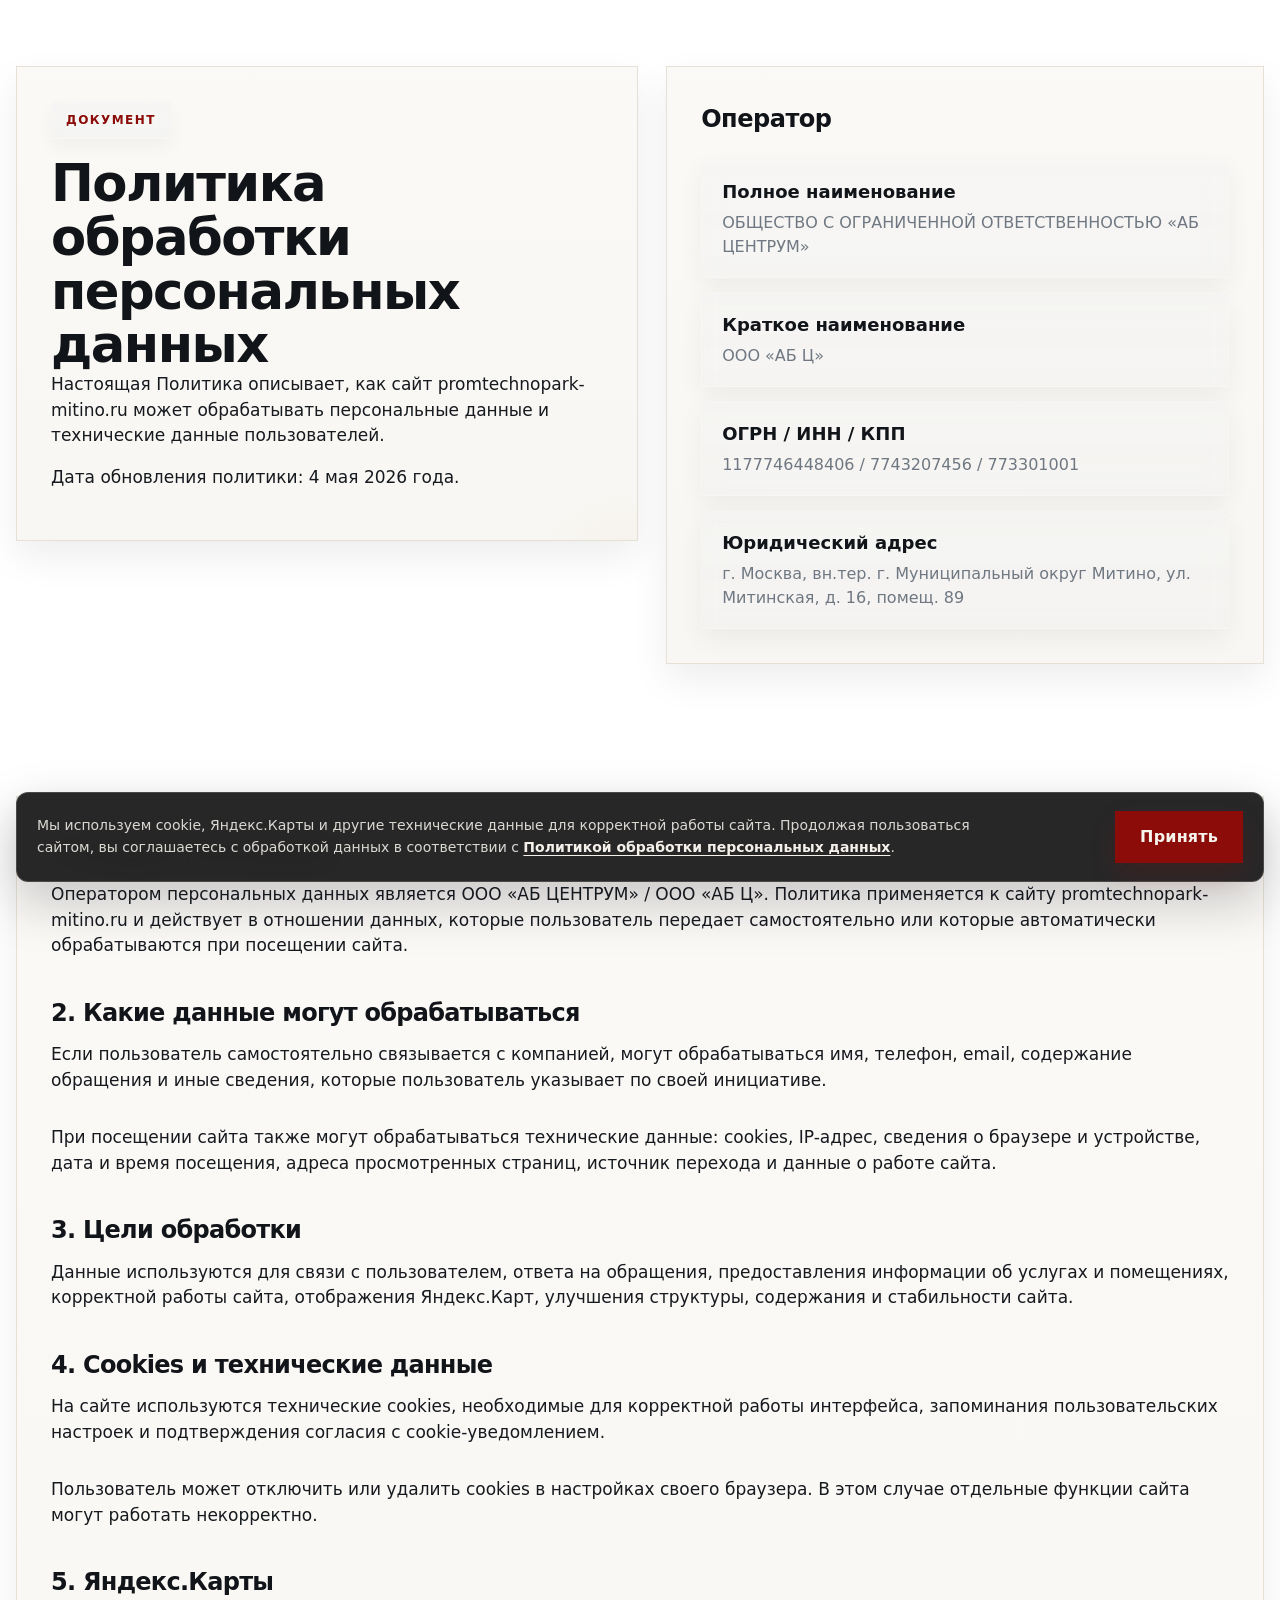
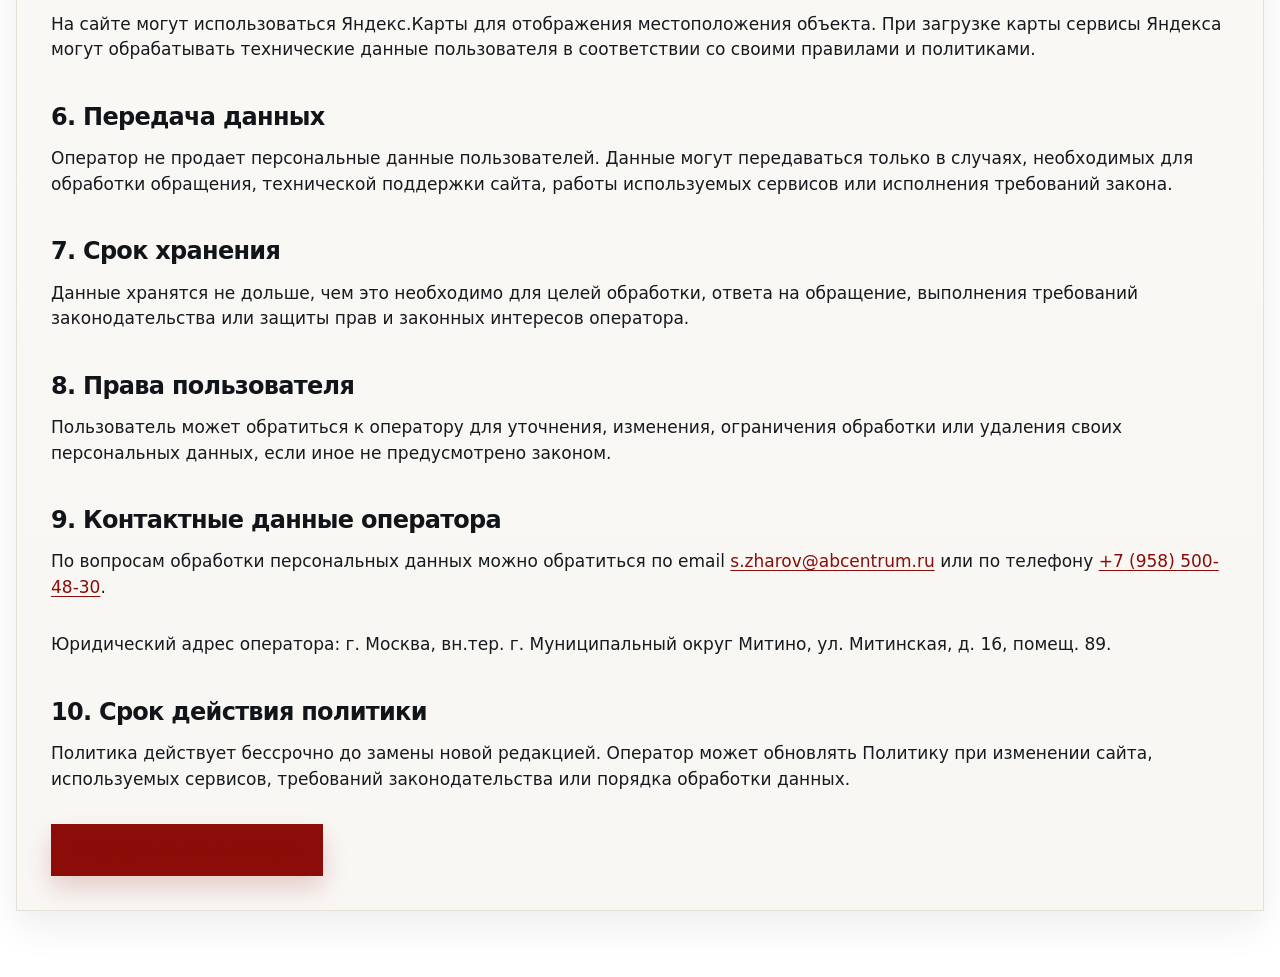
==== privacy/index.html @ e8ccd98a "Add privacy policy and cookie consent" ====
<!DOCTYPE html>
<html lang="ru">
<head>
  <meta charset="UTF-8">
  <meta content="width=device-width, initial-scale=1.0" name="viewport">
  <title>Политика обработки персональных данных | Промтехнопарк в Митино</title>
  <meta content="Политика обработки персональных данных сайта промтехнопарка в Митино." name="description">
  <meta content="noindex,follow" name="robots">
  <link href="https://promtechnopark-mitino.ru/privacy" rel="canonical">
  <link href="../assets/images/common/logo.svg" rel="icon" type="image/svg+xml">
  <meta content="#FFFFFF" name="theme-color">
  <link href="../assets/css/style.css?v=20260403-3" rel="stylesheet">
</head>
<body>
  <main>
    <section class="section">
      <div class="container section-grid">
        <article class="section-copy">
          <div class="eyebrow">Документ</div>
          <h1 class="policy-title">Политика обработки персональных данных</h1>
          <p>Настоящая Политика описывает, как сайт promtechnopark-mitino.ru может обрабатывать персональные данные и технические данные пользователей.</p>
          <p>Дата обновления политики: 4 мая 2026 года.</p>
        </article>

        <article class="info-panel">
          <div class="info-panel-top">Оператор</div>
          <div class="info-points">
            <article>
              <strong>Полное наименование</strong>
              <span>ОБЩЕСТВО С ОГРАНИЧЕННОЙ ОТВЕТСТВЕННОСТЬЮ «АБ ЦЕНТРУМ»</span>
            </article>
            <article>
              <strong>Краткое наименование</strong>
              <span>ООО «АБ Ц»</span>
            </article>
            <article>
              <strong>ОГРН / ИНН / КПП</strong>
              <span>1177746448406 / 7743207456 / 773301001</span>
            </article>
            <article>
              <strong>Юридический адрес</strong>
              <span>г. Москва, вн.тер. г. Муниципальный округ Митино, ул. Митинская, д. 16, помещ. 89</span>
            </article>
          </div>
        </article>
      </div>
    </section>

    <section class="section">
      <div class="container">
        <article class="section-copy policy-copy">
          <h2>1. Общие положения</h2>
          <p>Оператором персональных данных является ООО «АБ ЦЕНТРУМ» / ООО «АБ Ц». Политика применяется к сайту promtechnopark-mitino.ru и действует в отношении данных, которые пользователь передает самостоятельно или которые автоматически обрабатываются при посещении сайта.</p>

          <h2>2. Какие данные могут обрабатываться</h2>
          <p>Если пользователь самостоятельно связывается с компанией, могут обрабатываться имя, телефон, email, содержание обращения и иные сведения, которые пользователь указывает по своей инициативе.</p>
          <p>При посещении сайта также могут обрабатываться технические данные: cookies, IP-адрес, сведения о браузере и устройстве, дата и время посещения, адреса просмотренных страниц, источник перехода и данные о работе сайта.</p>

          <h2>3. Цели обработки</h2>
          <p>Данные используются для связи с пользователем, ответа на обращения, предоставления информации об услугах и помещениях, корректной работы сайта, отображения Яндекс.Карт, улучшения структуры, содержания и стабильности сайта.</p>

          <h2>4. Cookies и технические данные</h2>
          <p>На сайте используются технические cookies, необходимые для корректной работы интерфейса, запоминания пользовательских настроек и подтверждения согласия с cookie-уведомлением.</p>
          <p>Пользователь может отключить или удалить cookies в настройках своего браузера. В этом случае отдельные функции сайта могут работать некорректно.</p>

          <h2>5. Яндекс.Карты</h2>
          <p>На сайте могут использоваться Яндекс.Карты для отображения местоположения объекта. При загрузке карты сервисы Яндекса могут обрабатывать технические данные пользователя в соответствии со своими правилами и политиками.</p>

          <h2>6. Передача данных</h2>
          <p>Оператор не продает персональные данные пользователей. Данные могут передаваться только в случаях, необходимых для обработки обращения, технической поддержки сайта, работы используемых сервисов или исполнения требований закона.</p>

          <h2>7. Срок хранения</h2>
          <p>Данные хранятся не дольше, чем это необходимо для целей обработки, ответа на обращение, выполнения требований законодательства или защиты прав и законных интересов оператора.</p>

          <h2>8. Права пользователя</h2>
          <p>Пользователь может обратиться к оператору для уточнения, изменения, ограничения обработки или удаления своих персональных данных, если иное не предусмотрено законом.</p>

          <h2>9. Контактные данные оператора</h2>
          <p>По вопросам обработки персональных данных можно обратиться по email <a href="mailto:s.zharov@abcentrum.ru">s.zharov@abcentrum.ru</a> или по телефону <a href="tel:+79585004830">+7 (958) 500-48-30</a>.</p>
          <p>Юридический адрес оператора: г. Москва, вн.тер. г. Муниципальный округ Митино, ул. Митинская, д. 16, помещ. 89.</p>

          <h2>10. Срок действия политики</h2>
          <p>Политика действует бессрочно до замены новой редакцией. Оператор может обновлять Политику при изменении сайта, используемых сервисов, требований законодательства или порядка обработки данных.</p>

          <p><a class="button button-accent" href="/">Вернуться на главную</a></p>
        </article>
      </div>
    </section>
  </main>

  <div class="cookie-banner" data-cookie-banner role="dialog" aria-live="polite" aria-label="Уведомление о cookie">
    <div class="cookie-banner__text">
      Мы используем cookie, Яндекс.Карты и другие технические данные для корректной работы сайта. Продолжая пользоваться сайтом, вы соглашаетесь с обработкой данных в соответствии с <a href="/privacy">Политикой обработки персональных данных</a>.
    </div>
    <button class="button button-accent cookie-banner__button" data-cookie-accept type="button">Принять</button>
  </div>

  <script src="../assets/js/main.js?v=20260403-3"></script>
</body>
</html>
---- assets/css/style.css ----
:root{
  --color-obsidian:#161A1F;
  --color-charcoal:#262D34;
  --color-stone-ivory:#F5F1EA;
  --color-warm-limestone:#E6DED2;
  --color-steel-mist:#C7D0D6;
  --color-paper:#FBF9F6;
  --color-soft-sand:#EEE8DF;
  --color-stone-taupe:#B8AEA1;
  --color-slate:#6F7882;
  --color-carbon:#3A424A;
  --color-near-black:#111418;
  --color-petrol:#8B0C08;
  --color-petrol-hover:#A10E09;
  --color-petrol-active:#6F0906;
  --color-teal-slate:#8B0C08;
  --color-estate:#8B0C08;
  --color-bronze:#B59A6A;
  --color-brass:#9A835C;
  --color-platinum:#A8B0B6;
  --bg:#FFFFFF;
  --bg-soft:var(--color-paper);
  --bg-section:#F1ECE4;
  --surface:#F8F6F2;
  --surface-2:rgba(251,249,246,.88);
  --surface-alt:var(--color-soft-sand);
  --surface-strong:var(--color-warm-limestone);
  --surface-raised:rgba(251,249,246,.96);
  --surface-panel:linear-gradient(180deg, rgba(251,249,246,.96), rgba(248,246,242,.92));
  --surface-panel-soft:linear-gradient(180deg, rgba(248,246,242,.96), rgba(241,236,228,.92));
  --surface-panel-muted:linear-gradient(180deg, rgba(241,236,228,.88), rgba(230,222,210,.8));
  --text:var(--color-near-black);
  --text-strong:var(--color-obsidian);
  --text-inverse:#F7F4EE;
  --text-inverse-muted:rgba(247,244,238,.72);
  --muted:var(--color-slate);
  --muted-soft:#98A1A8;
  --line:#E6E0D6;
  --line-strong:#DDD6CC;
  --line-contrast:#CFC7BC;
  --line-dark-soft:rgba(58,66,74,.08);
  --line-dark:rgba(58,66,74,.12);
  --line-dark-strong:rgba(58,66,74,.18);
  --line-dark-contrast:rgba(58,66,74,.24);
  --accent:var(--color-petrol);
  --accent-hover:var(--color-petrol-hover);
  --accent-strong:var(--color-petrol-active);
  --accent-link:var(--color-teal-slate);
  --accent-2:var(--color-teal-slate);
  --accent-soft:rgba(139,12,8,.08);
  --status:var(--color-estate);
  --success:var(--color-estate);
  --warning:#8A6A3E;
  --danger:#8B4A49;
  --info:#4C6676;
  --metal:var(--color-bronze);
  --metal-deep:var(--color-brass);
  --metal-cool:var(--color-platinum);
  --glass-light:rgba(255,255,255,.14);
  --glass-light-border:rgba(255,255,255,.22);
  --glass-light-highlight:rgba(255,255,255,.10);
  --glass-light-tint:rgba(199,208,214,.10);
  --glass-dark:rgba(255,255,255,.08);
  --glass-dark-border:rgba(255,255,255,.14);
  --glass-dark-highlight:rgba(255,255,255,.06);
  --glass-shadow-light:0 10px 24px rgba(17,20,24,.05);
  --glass-shadow-dark:0 18px 42px rgba(17,20,24,.14);
  --shadow:0 20px 60px rgba(17,20,24,.08);
  --shadow-soft:0 10px 30px rgba(17,20,24,.06);
  --shadow-card:0 16px 36px rgba(17,20,24,.07);
  --shadow-card-hover:0 22px 42px rgba(17,20,24,.10);
  --focus-ring:0 0 0 4px rgba(139,12,8,.12);
  --radius-sharp:6px;
  --radius-sharp-md:8px;
  --radius-sharp-lg:12px;
  --radius:28px;
  --radius-sm:18px;
  --container:calc(100vw - 32px);
  --header-h:86px;
  --ease:cubic-bezier(.22,.61,.36,1);
}

*,
*::before,
*::after{box-sizing:border-box}

html{
  scroll-behavior:smooth;
}

body{
  margin:0;
  font-family:Inter, ui-sans-serif, system-ui, -apple-system, BlinkMacSystemFont, "Segoe UI", sans-serif;
  background:#FFFFFF;
  color:var(--text);
  line-height:1.5;
}

.page-back-top{
  position:fixed;
  right:17px;
  bottom:29px;
  z-index:55;
  display:grid;
  justify-items:center;
  gap:15px;
  color:#b69b9b;
  transition:color .25s var(--ease), opacity .25s var(--ease), transform .25s var(--ease);
}

.page-back-top:hover,
.page-back-top:focus-visible{
  color:#8B0C08;
  transform:translateY(-2px);
}

.page-back-top-label{
  writing-mode:vertical-rl;
  transform:rotate(180deg);
  font-size:12px;
  letter-spacing:.18em;
  text-transform:lowercase;
}

.page-back-top-line{
  width:3px;
  height:92px;
  position:relative;
  overflow:hidden;
  background:rgba(15,15,16,.14);
}

.page-back-top-line-fill{
  position:absolute;
  left:0;
  right:0;
  top:0;
  height:calc(var(--scroll-progress, 0) * 1%);
  background:#0f0f10;
  transition:height .12s linear;
}

img{display:block;max-width:100%}
a{color:inherit;text-decoration:none}
a:hover{color:inherit}
button,
input,
textarea,
select{font:inherit}

a:focus-visible,
button:focus-visible,
input:focus-visible,
textarea:focus-visible,
select:focus-visible{
  outline:2px solid rgba(139,12,8,.34);
  outline-offset:3px;
}

.page-noise{
  position:fixed;
  inset:0;
  pointer-events:none;
  opacity:.05;
  background-image:
    radial-gradient(circle at 20% 20%, rgba(0,0,0,.16) .4px, transparent .5px),
    radial-gradient(circle at 80% 60%, rgba(0,0,0,.12) .4px, transparent .5px);
  background-size:22px 22px, 18px 18px;
  mix-blend-mode:multiply;
  z-index:0;
}

.progress-line{
  position:fixed;
  inset:0 auto auto 0;
  height:3px;
  width:0;
  background:linear-gradient(90deg, #8b0c08, #8b0c08);
  z-index:60;
  box-shadow:0 0 18px rgba(139,12,8,.18);
}

.container{
  width:var(--container);
  margin:0 auto;
  position:relative;
  z-index:1;
}

.site-header{
  position:sticky;
  top:0;
  z-index:50;
  transition:background .35s var(--ease), border-color .35s var(--ease), box-shadow .35s var(--ease), backdrop-filter .35s var(--ease);
  border-bottom:1px solid transparent;
}

.site-header.scrolled{
  background:rgba(255,255,255,.86);
  backdrop-filter:blur(16px);
  border-color:rgba(17,20,24,.08);
  box-shadow:0 10px 30px rgba(17,20,24,.04);
}

.header-inner{
  min-height:var(--header-h);
  display:flex;
  align-items:center;
  justify-content:space-between;
  gap:18px;
}

.brand{
  display:flex;
  align-items:center;
  flex-shrink:0;
  min-width:0;
}

.brand-logo-image{
  display:block;
  width:auto;
  height:36px;
  max-width:min(252px, 24vw);
  object-fit:contain;
}

.header-nav{
  display:flex;
  align-items:center;
  gap:26px;
}

.header-nav a{
  font-size:14px;
  color:var(--muted);
  position:relative;
}

.header-nav a::after{
  content:"";
  position:absolute;
  left:0;
  bottom:-6px;
  width:100%;
  height:2px;
  background:linear-gradient(90deg, var(--metal), var(--accent-link));
  transform:scaleX(0);
  transform-origin:left;
  transition:transform .3s var(--ease);
}

.header-nav a:hover::after,
.header-nav a:focus-visible::after{
  transform:scaleX(1);
}

.header-cta{
  display:flex;
  align-items:center;
  gap:14px;
}

.header-phone{
  font-weight:600;
  white-space:nowrap;
}

.button{
  min-height:52px;
  display:inline-flex;
  align-items:center;
  justify-content:center;
  padding:0 24px;
  border-radius:var(--radius-sharp);
  border:1px solid transparent;
  font-weight:700;
  letter-spacing:.01em;
  transition:transform .3s var(--ease), box-shadow .3s var(--ease), border-color .3s var(--ease), background .3s var(--ease), color .3s var(--ease);
  cursor:pointer;
}

.button:hover,
.button:focus-visible{
  transform:translateY(-2px);
}

.button-accent{
  background:var(--accent);
  color:var(--text-inverse);
  box-shadow:0 12px 26px rgba(139,12,8,.18);
}

.button-accent:hover,
.button-accent:focus-visible{
  background:var(--accent-hover);
  box-shadow:0 16px 34px rgba(139,12,8,.22);
}

.button-accent:active{
  background:var(--accent-strong);
  box-shadow:0 10px 20px rgba(27,52,58,.18);
}

.tab-link-button{
  position:relative;
  overflow:hidden;
  min-height:58px;
  padding:0 24px 0 18px;
  gap:16px;
  justify-content:flex-start;
  border:1px solid rgba(58,66,74,.24);
  background:#0a0a0a;
  color:#f7f4ee;
  box-shadow:none;
  opacity:.6;
}

.header-cta .tab-link-button,
.form-actions .tab-link-button,
.lot-actions .tab-link-button{
  opacity:1;
}

.lot-actions .button.button-accent.tab-link-button{
  opacity:1 !important;
}

.tab-link-button::before{
  content:"";
  position:absolute;
  left:0;
  top:0;
  bottom:0;
  width:14px;
  background:#8b0c08;
  transform:translateX(-100%);
  transition:transform .25s var(--ease);
}

.tab-link-button:hover,
.tab-link-button:focus-visible,
.tab-link-button.is-hovered{
  background:#0a0a0a;
  border-color:rgba(139,12,8,.42);
  color:#f7f4ee;
  box-shadow:none;
  transform:none;
}

.tab-link-button:hover::before,
.tab-link-button:focus-visible::before,
.tab-link-button.is-hovered::before{
  transform:translateX(0);
}

.tab-link-button:active{
  background:#050505;
  border-color:rgba(139,12,8,.62);
}

.tab-link-arrow{
  width:18px;
  height:18px;
  flex:0 0 18px;
  border-top:4px solid #8b0c08;
  border-right:4px solid #8b0c08;
  transform:rotate(45deg);
  transition:transform .25s var(--ease), border-color .25s var(--ease);
}

.tab-link-button:hover .tab-link-arrow,
.tab-link-button:focus-visible .tab-link-arrow,
.tab-link-button.is-hovered .tab-link-arrow{
  transform:translateX(2px) rotate(45deg);
  border-color:#b40f0b;
}

.tab-link-label{
  display:block;
  font-size:16px;
  line-height:1;
  letter-spacing:.04em;
  color:inherit;
}

.button-ghost{
  background:
    linear-gradient(180deg, var(--glass-light), rgba(255,255,255,.08)),
    var(--glass-light-tint);
  border-color:var(--glass-light-border);
  box-shadow:inset 0 1px 0 var(--glass-light-highlight), var(--glass-shadow-light);
  backdrop-filter:blur(12px);
}

.button-ghost:hover,
.button-ghost:focus-visible{
  border-color:rgba(255,255,255,.3);
  background:
    linear-gradient(180deg, rgba(255,255,255,.18), rgba(255,255,255,.10)),
    rgba(199,208,214,.12);
}

.button-ghost:active{
  background:
    linear-gradient(180deg, rgba(255,255,255,.12), rgba(255,255,255,.08)),
    rgba(199,208,214,.08);
}

.button-secondary{
  background:var(--surface);
  border-color:var(--line);
  color:var(--text);
  box-shadow:var(--shadow-soft);
}

.button-secondary:hover,
.button-secondary:focus-visible{
  border-color:rgba(181,154,106,.42);
  background:var(--surface-raised);
  box-shadow:0 16px 30px rgba(17,20,24,.08);
}

.button-secondary:active{
  background:var(--surface-alt);
}

.button[disabled],
.button:disabled{
  background:var(--surface-strong);
  border-color:var(--line);
  color:var(--muted-soft);
  box-shadow:none;
  cursor:not-allowed;
  transform:none;
}

.burger{
  display:none;
  width:52px;
  height:52px;
  border-radius:18px;
  border:1px solid var(--line);
  background:rgba(251,249,246,.78);
  align-items:center;
  justify-content:center;
  flex-direction:column;
  gap:6px;
  cursor:pointer;
  box-shadow:var(--shadow-soft);
}

.burger span{
  width:18px;
  height:2px;
  border-radius:2px;
  background:var(--text);
  transition:transform .25s var(--ease), opacity .25s var(--ease);
}

.burger.active span:first-child{transform:translateY(4px) rotate(45deg)}
.burger.active span:last-child{transform:translateY(-4px) rotate(-45deg)}

.mobile-nav{
  display:none;
  flex-direction:column;
  gap:14px;
  width:var(--container);
  margin:0 auto 16px;
  padding:20px;
  border:1px solid var(--line);
  border-radius:24px;
  background:rgba(248,246,242,.9);
  backdrop-filter:blur(14px);
  box-shadow:var(--shadow-soft);
}

.mobile-nav.open{display:flex}
.mobile-phone{font-weight:700}

.hero{
  position:relative;
  padding:18px 0 20px;
  overflow:hidden;
}

.news-section{
  background:rgba(238,232,223,.28);
}

.news-feature{
  position:relative;
  display:grid;
  grid-template-columns:1.05fr .95fr;
  gap:28px;
  align-items:stretch;
}

.news-slide{
  display:none;
}

.news-slide.is-active{
  display:block;
  animation:newsSlideFade .34s cubic-bezier(.22,.61,.36,1);
}

.news-slide.is-measuring{
  display:block;
  position:absolute;
  top:0;
  right:0;
  width:100%;
  visibility:hidden;
  pointer-events:none;
}

.news-feature-slides{
  position:relative;
  min-width:0;
  min-height:var(--news-feature-height, auto);
}

@keyframes newsSlideFade{
  from{
    opacity:0;
    transform:translateY(10px);
  }
  to{
    opacity:1;
    transform:translateY(0);
  }
}

.news-feature-media{
  min-height:520px;
  border:1px solid var(--line);
  border-radius:0;
  overflow:hidden;
  box-shadow:var(--shadow-card);
  background:var(--surface-panel);
}

.news-feature-media img{
  width:100%;
  height:100%;
  object-fit:cover;
  display:block;
}

.news-feature-content{
  min-height:520px;
  display:grid;
  grid-template-rows:auto 1fr auto;
  padding:34px;
  border:1px solid var(--line);
  border-radius:0;
  background:var(--surface-panel);
  box-shadow:var(--shadow-card);
  position:relative;
  overflow:hidden;
}

.news-feature-content::before{
  content:"";
  position:absolute;
  inset:auto -15% -32% auto;
  width:200px;
  height:200px;
  border-radius:50%;
  background:radial-gradient(circle, rgba(181,154,106,.08), transparent 70%);
  pointer-events:none;
}

.news-feature-meta{
  display:flex;
  align-items:center;
  justify-content:space-between;
  gap:24px;
  padding-bottom:18px;
  border-bottom:1px solid var(--line);
  color:var(--muted);
  font-size:14px;
  letter-spacing:.02em;
}

.news-feature-body{
  padding:24px 0 28px;
  display:grid;
  align-content:start;
  gap:18px;
}

.news-feature-body h3{
  margin:0;
  font-size:20px;
  line-height:1.2;
  letter-spacing:0;
  color:var(--text);
  font-weight:700;
  max-width:42ch;
}

.news-feature-body p{
  margin:0;
  max-width:42ch;
  color:var(--text-strong);
  font-size:17px;
  line-height:1.55;
}

.news-feature-action{
  margin-top:auto;
  display:flex;
  justify-content:space-between;
  align-items:flex-end;
  gap:18px;
  position:relative;
  z-index:1;
}

.news-action-controls{
  display:flex;
  align-items:center;
  justify-content:flex-end;
  flex:0 0 auto;
  gap:0;
}

.news-arrow{
  flex:0 0 auto;
}

.link-more-news{
  position:relative;
  display:flex;
  align-items:flex-end;
  justify-content:space-between;
  gap:20px;
  width:min(196px, 100%);
  min-height:69px;
  padding:15px 17px 15px 20px;
  border:1px solid var(--line);
  border-radius:0;
  background:rgba(255,255,255,.46);
  color:var(--text);
  overflow:hidden;
  transition:background-color .3s var(--ease), color .3s var(--ease), border-color .3s var(--ease), transform .3s var(--ease);
}

.link-more-news > div:first-child{
  font-size:clamp(13px, .98vw, 17px);
  line-height:1.1;
  letter-spacing:-.04em;
}

.ico-arr{
  width:31px;
  height:31px;
  flex:0 0 31px;
  align-self:flex-end;
  position:relative;
  transform:translate(0, 1px);
  transition:transform 333ms var(--ease);
  overflow:visible;
  background:
    linear-gradient(45deg, transparent 47%, currentColor 48%, currentColor 52%, transparent 53%);
  background-size:100% 100%;
  background-repeat:no-repeat;
}

.ico-arr::before,
.ico-arr::after{
  content:"";
  position:absolute;
  right:0;
  bottom:0;
  background:currentColor;
}

.ico-arr::before{
  width:27px;
  height:2px;
}

.ico-arr::after{
  width:2px;
  height:27px;
}

.line-w,
.line-h{
  position:absolute;
  background:rgba(58,66,74,.16);
  transition:transform .33s var(--ease), background-color .33s var(--ease);
}

.line-w.abs-up{
  top:0;
  left:0;
  width:100%;
  height:1px;
  transform-origin:right center;
}

.line-h.abs-l{
  top:0;
  left:0;
  width:1px;
  height:100%;
  transform-origin:center bottom;
}

.link-more-news:hover,
.link-more-news:focus-visible{
  background:rgba(255,255,255,.78);
  border-color:rgba(181,154,106,.36);
  transform:translateY(-2px);
}

.link-more-news:hover .ico-arr,
.link-more-news:focus-visible .ico-arr{
  transform:translate(12px, 12px);
}

.link-more-news:hover .line-w.abs-up,
.link-more-news:focus-visible .line-w.abs-up{
  transform:scaleX(.72);
  background-color:rgba(58,66,74,.28);
}

.link-more-news:hover .line-h.abs-l,
.link-more-news:focus-visible .line-h.abs-l{
  transform:scaleY(.72);
  background-color:rgba(58,66,74,.28);
}

.hero-media{
  position:absolute;
  inset:0;
  z-index:0;
}

.hero-media img{
  width:100%;
  height:100%;
  object-fit:cover;
  transform:scale(1.03);
  transform-origin:center center;
  filter:saturate(1) contrast(1);
}

.hero-overlay{
  display:none;
}

.hero-grid{
  position:absolute;
  inset:0;
  z-index:0;
  background-image:
    linear-gradient(rgba(139,12,8,.04) 1px, transparent 1px),
    linear-gradient(90deg, rgba(139,12,8,.04) 1px, transparent 1px);
  background-size:70px 70px;
  mask-image:linear-gradient(to bottom, rgba(0,0,0,.72), transparent 88%);
}

.hero-content{
  min-height:calc(70vh - 56px);
  display:flex;
  flex-direction:column;
  justify-content:center;
  padding:58px 0 34px;
}
.hero-panel{
  width:min(760px, 100%);
  padding:24px 24px 26px;
  border:1px solid var(--glass-dark-border);
  border-radius:32px;
  background:
    linear-gradient(135deg, rgba(255,255,255,.08), rgba(255,255,255,.03)),
    rgba(22,26,31,.16);
  backdrop-filter:blur(12px);
  box-shadow:var(--glass-shadow-dark), inset 0 1px 0 var(--glass-dark-highlight);
}


.hero-topline{
  display:inline-flex;
  width:max-content;
  padding:10px 16px;
  border:1px solid var(--glass-dark-border);
  border-radius:var(--radius-sharp);
  background:var(--glass-dark);
  color:var(--text-inverse);
  font-weight:700;
  backdrop-filter:blur(10px);
  box-shadow:inset 0 1px 0 var(--glass-dark-highlight), 0 8px 18px rgba(17,20,24,.08);
}

.hero-title{
  margin:20px 0 16px;
  max-width:980px;
  font-size:clamp(34px, 5.95vw, 70px);
  line-height:.98;
  letter-spacing:-.04em;
  color:var(--text-inverse);
}

.hero-text{
  margin:0;
  max-width:760px;
  font-size:clamp(18px, 2.4vw, 22px);
  color:rgba(247,244,238,.84);
}

.hero-resource-actions{
  display:grid;
  grid-template-columns:repeat(3, minmax(0, 1fr));
  gap:10px;
  margin:30px 0 22px;
  align-items:stretch;
  width:100%;
}

.hero-resource-actions .button{
  min-width:0;
  min-height:46px;
  width:100%;
  padding:0 14px;
  font-size:13px;
  line-height:1.1;
  text-align:center;
}

.hero-lots-button{
  box-shadow:0 14px 30px rgba(139,12,8,.22);
}

.hero-swap-button{
  position:relative;
  overflow:hidden;
  justify-content:center;
  isolation:isolate;
  opacity:.6;
}

.hero-swap-button span{
  position:relative;
  z-index:1;
  color:inherit;
  transition:color .28s var(--ease);
}

.hero-swap-button::before{
  content:"";
  position:absolute;
  inset:0;
  transform:scaleY(0);
  transform-origin:center bottom;
  transition:transform .32s var(--ease);
  z-index:0;
}

.hero-swap-button:hover::before,
.hero-swap-button:focus-visible::before{
  transform:scaleY(1);
}

.hero-swap-button-dark{
  background:#0a0a0a;
  border-color:#0a0a0a;
  color:#f7f4ee;
}

.hero-swap-button-dark::before{
  background:#ffffff;
}

.hero-swap-button-dark:hover,
.hero-swap-button-dark:focus-visible{
  background:#0a0a0a;
  border-color:#0a0a0a;
  color:#111418;
}

.hero-swap-button-dark:hover span,
.hero-swap-button-dark:focus-visible span{
  color:#111418;
}

.hero-swap-button-light{
  background:#ffffff;
  border-color:#e6e0d6;
  color:#111418;
}

.hero-swap-button-light::before{
  background:#0a0a0a;
}

.hero-swap-button-light:hover,
.hero-swap-button-light:focus-visible{
  background:#ffffff;
  border-color:#0a0a0a;
  color:#f7f4ee;
}

.hero-swap-button-light:hover span,
.hero-swap-button-light:focus-visible span{
  color:#f7f4ee;
}

.hero-trust{
  display:grid;
  grid-template-columns:repeat(3, minmax(0,1fr));
  gap:12px;
}

.hero-trust article{
  padding:16px 18px;
  border-radius:22px;
  background:var(--glass-dark);
  border:1px solid var(--glass-dark-border);
  backdrop-filter:blur(12px);
  box-shadow:inset 0 1px 0 var(--glass-dark-highlight), 0 12px 24px rgba(17,20,24,.08);
  display:grid;
  gap:6px;
}

.hero-trust span{
  color:var(--text-inverse-muted);
  font-size:12px;
  font-weight:700;
  letter-spacing:.08em;
  text-transform:uppercase;
}

.hero-trust strong{
  font-size:16px;
  line-height:1.35;
  color:var(--text-inverse);
}

.hero-note{
  margin:16px 0 0;
  color:var(--text-inverse-muted);
  font-size:14px;
}

.hero-stats{
  margin-top:22px;
  display:grid;
  grid-template-columns:repeat(4, minmax(0,1fr));
  gap:18px;
}

.rubytech-modal{
  position:fixed;
  right:24px;
  bottom:24px;
  z-index:120;
  width:min(440px, calc(100vw - 32px));
  opacity:0;
  visibility:hidden;
  pointer-events:none;
  transform:translateY(18px);
  transition:opacity .24s var(--ease), visibility .24s var(--ease), transform .24s var(--ease);
}

.rubytech-modal[hidden]{
  display:none;
}

.rubytech-modal.is-active{
  opacity:1;
  visibility:visible;
  pointer-events:auto;
  transform:translateY(0);
}

.rubytech-modal-dialog{
  position:relative;
  width:100%;
  padding:24px 24px 20px;
  border:1px solid rgba(17,20,24,.12);
  border-radius:28px;
  background:
    radial-gradient(circle at top right, rgba(181,154,106,.14), transparent 34%),
    linear-gradient(180deg, rgba(251,249,246,.98), rgba(245,241,234,.96));
  box-shadow:0 18px 48px rgba(17,20,24,.18);
}

.rubytech-modal-close{
  position:absolute;
  top:18px;
  right:18px;
  width:44px;
  height:44px;
  border:none;
  border-radius:50%;
  background:rgba(17,20,24,.06);
  color:var(--text-strong);
  display:grid;
  place-items:center;
  cursor:pointer;
  transition:background .24s var(--ease), transform .24s var(--ease);
}

.rubytech-modal-close:hover,
.rubytech-modal-close:focus-visible{
  background:rgba(17,20,24,.11);
  transform:translateY(-1px);
}

.rubytech-modal-close span{
  font-size:28px;
  line-height:1;
}

.rubytech-modal-brand{
  margin-bottom:16px;
  padding-right:42px;
}

.rubytech-modal-logo{
  width:auto;
  max-width:min(180px, 100%);
  height:30px;
  object-fit:contain;
}

.rubytech-modal-copy{
  display:grid;
  gap:14px;
}

.rubytech-modal-eyebrow{
  font-size:12px;
  font-weight:700;
  letter-spacing:.16em;
  text-transform:uppercase;
  color:var(--accent);
}

.rubytech-modal-title{
  margin:0;
  font-size:clamp(22px, 2.2vw, 28px);
  line-height:1.12;
  letter-spacing:-.04em;
  color:var(--text-strong);
}

.rubytech-modal-description{
  margin:0;
  max-width:360px;
  font-size:15px;
  line-height:1.45;
  color:var(--muted);
}

.rubytech-modal-actions{
  display:flex;
  align-items:stretch;
  gap:12px;
  flex-wrap:wrap;
  margin-top:20px;
}

.rubytech-modal-primary{
  flex:1 1 100%;
  min-width:0;
}

.stat-card{
  padding:21px 24px;
  border-radius:var(--radius-sharp-lg);
  background:
    linear-gradient(180deg, rgba(255,255,255,.10), rgba(255,255,255,.05)),
    rgba(22,26,31,.1);
  border:1px solid var(--glass-dark-border);
  box-shadow:0 16px 36px rgba(17,20,24,.12);
  backdrop-filter:blur(14px);
  min-height:137px;
  display:flex;
  flex-wrap:wrap;
  align-content:flex-start;
  align-items:flex-end;
  gap:8px 10px;
  position:relative;
  overflow:hidden;
}

.stat-card::before{
  content:"";
  position:absolute;
  inset:auto -10% -46% auto;
  width:120px;
  height:120px;
  border-radius:50%;
  background:radial-gradient(circle, rgba(181,154,106,.18), transparent 68%);
}

.stat-value{
  font-size:clamp(32px, 4vw, 44px);
  line-height:1;
  font-weight:800;
  letter-spacing:-.04em;
  color:var(--text-inverse);
}

.stat-unit{
  font-weight:700;
  color:#8b0c08;
}

.stat-card p{
  flex:0 0 100%;
  margin:0;
  color:var(--text-inverse-muted);
}

.brand-marquee-section{
  padding:18px 0 22px;
  background:transparent;
}

.brand-marquee-shell{
  display:block;
  padding:12px 0;
  border-radius:0;
  background:transparent;
  border:none;
  box-shadow:none;
  position:relative;
  overflow:hidden;
}

.brand-marquee-label{
  display:none;
}

.brand-marquee{
  overflow:hidden;
  background:transparent;
  mask-image:linear-gradient(90deg, transparent, #000 5%, #000 95%, transparent);
}

.brand-marquee-track{
  display:flex;
  align-items:center;
  gap:22px;
  width:max-content;
  animation:marquee 20s linear infinite;
  padding:0 10px;
}

.brand-marquee-item{
  flex:0 0 auto;
  min-width:clamp(220px, 18vw, 280px);
  height:72px;
  border-radius:0;
  background:none;
  border:none;
  display:flex;
  align-items:center;
  justify-content:center;
  padding:0 20px;
  box-shadow:none;
}

.brand-marquee-item img{
  display:block;
  width:auto;
  height:81px;
  object-fit:contain;
  opacity:1;
  filter:brightness(0) saturate(0) opacity(.82);
}

.section{
  padding:66px 0;
}

#about,
#construction,
#contacts{
  background:transparent;
}

#infrastructure,
#lots{
  background:rgba(251,249,246,.38);
}

#location,
#terms{
  background:rgba(238,232,223,.28);
}

#construction{
  scroll-margin-top:calc(var(--header-h) + 18px);
}

.section-grid{
  display:grid;
  grid-template-columns:1.02fr .98fr;
  gap:28px;
  align-items:start;
}

.section-grid-wide{
  grid-template-columns:1.1fr .9fr;
}

.eyebrow{
  display:inline-flex;
  padding:9px 14px;
  border-radius:var(--radius-sharp);
  background:
    linear-gradient(180deg, var(--glass-light), rgba(255,255,255,.08)),
    var(--glass-light-tint);
  color:var(--accent-link);
  border:1px solid var(--glass-light-border);
  box-shadow:inset 0 1px 0 var(--glass-light-highlight), 0 8px 18px rgba(17,20,24,.04);
  backdrop-filter:blur(10px);
  font-size:12px;
  font-weight:800;
  letter-spacing:.12em;
  text-transform:uppercase;
  margin-bottom:18px;
}

.terms-panel .eyebrow,
.rate-panel .eyebrow,
.contacts-copy .eyebrow{
  display:inline-flex;
  width:max-content;
  padding:9px 14px;
  background:
    linear-gradient(180deg, var(--glass-light), rgba(255,255,255,.08)),
    var(--glass-light-tint);
  border:1px solid var(--glass-light-border);
  box-shadow:inset 0 1px 0 var(--glass-light-highlight), 0 8px 18px rgba(17,20,24,.04);
  backdrop-filter:blur(10px);
}

.section h2,
.lobby-title{
  margin:0 0 18px;
  font-size:clamp(30px, 4vw, 52px);
  line-height:1.06;
  letter-spacing:-.03em;
}

.policy-title{
  margin:0;
  font-size:clamp(32px, 4vw, 56px);
  line-height:1.05;
  letter-spacing:-.03em;
}

.section p{
  color:var(--text-strong);
  margin:0 0 16px;
  font-size:17px;
}

.section p a,
.policy-copy a,
.contacts-legal a{
  color:var(--accent-link);
  text-decoration:underline;
  text-underline-offset:3px;
}

.section-copy,
.location-card,
.terms-panel,
.rate-panel,
.contacts-copy,
.info-panel,
.map-card,
.lead-form{
  padding:34px;
  background:var(--surface-panel);
  border:1px solid var(--line);
  border-radius:32px;
  box-shadow:var(--shadow-card);
  position:relative;
  overflow:hidden;
}

.section-copy::before,
.location-card::before,
.terms-panel::before,
.contacts-copy::before,
.info-panel::before,
.rate-panel::before,
.map-card::before,
.lead-form::before{
  content:"";
  position:absolute;
  inset:auto -15% -32% auto;
  width:200px;
  height:200px;
  border-radius:50%;
  background:radial-gradient(circle, rgba(181,154,106,.08), transparent 70%);
  pointer-events:none;
}

.feature-list{
  display:flex;
  flex-wrap:wrap;
  gap:12px;
  margin-top:22px;
}

.trust-facts{
  margin-top:24px;
  display:grid;
  grid-template-columns:repeat(2, minmax(0,1fr));
  gap:12px;
}

.trust-facts article{
  padding:18px 20px;
  border-radius:var(--radius-sharp-lg);
  display:grid;
  gap:6px;
}

.trust-facts span{
  color:var(--muted);
  font-size:13px;
  text-transform:uppercase;
  letter-spacing:.08em;
}

.trust-facts strong{
  font-size:16px;
  line-height:1.4;
}

.feature-chip{
  padding:12px 16px;
  border-radius:var(--radius-sharp);
  background:
    linear-gradient(180deg, var(--glass-light), rgba(255,255,255,.08)),
    var(--glass-light-tint);
  border:1px solid var(--glass-light-border);
  box-shadow:inset 0 1px 0 var(--glass-light-highlight), var(--glass-shadow-light);
  color:var(--text-strong);
  backdrop-filter:blur(10px);
  font-size:14px;
  font-weight:600;
}

.trust-facts article,
.info-points article,
.term-list article,
.metric-grid article,
.infrastructure-tag,
.spec-card,
.lot-metrics article,
.rate-box,
.contact-card,
.selected-lot,
.lots-empty{
  background:
    linear-gradient(180deg, rgba(255,255,255,.18), rgba(255,255,255,.08)),
    var(--glass-light-tint);
  border:1px solid var(--glass-light-border);
  box-shadow:inset 0 1px 0 var(--glass-light-highlight), var(--glass-shadow-light);
  backdrop-filter:blur(10px);
}

.info-panel-top{
  font-size:24px;
  font-weight:800;
  letter-spacing:-.02em;
  margin-bottom:22px;
}

.info-points{
  display:grid;
  gap:14px;
}

.info-points article,
.term-list article{
  padding:18px 20px;
  border-radius:var(--radius-sharp-lg);
  display:grid;
  gap:6px;
}

.info-points strong,
.term-list strong,
.metric-grid strong,
.lot-metrics strong{
  font-size:18px;
}

.info-points span,
.term-list span,
.metric-grid span,
.rate-note{
  color:var(--muted);
}

.metric-grid{
  display:grid;
  grid-template-columns:repeat(2,minmax(0,1fr));
  gap:14px;
  margin:26px 0 22px;
}

.metric-grid article{
  padding:20px;
  border-radius:var(--radius-sharp-lg);
  display:grid;
  gap:6px;
}

.map-media{
  position:relative;
  border-radius:24px;
  border:1px solid var(--line);
  background:var(--surface);
  box-shadow:inset 0 0 0 1px rgba(255,255,255,.5), 0 10px 26px rgba(32,36,42,.08);
  overflow:hidden;
  padding:14px;
}

.map-media::before{
  content:none;
}

.map-media::after{
  content:none;
}

.map-canvas{
  position:relative;
  z-index:1;
  width:100%;
  aspect-ratio:1.18/1;
  border-radius:18px;
  border:1px solid var(--line-strong);
  background:var(--surface-strong);
  min-height:420px;
}

.map-placeholder{
  position:absolute;
  inset:0;
  display:grid;
  place-items:center;
  padding:24px;
  color:var(--muted);
  font-size:16px;
  font-weight:700;
  text-align:center;
}

.map-privacy-notice{
  margin:0 0 16px;
  padding:14px 16px;
  border-radius:var(--radius-sharp-md);
  background:rgba(139,12,8,.06);
  border:1px solid rgba(139,12,8,.10);
  color:var(--text-strong);
  font-size:14px;
  line-height:1.55;
}

.map-privacy-notice a{
  color:var(--accent-link);
  text-decoration:underline;
  text-underline-offset:3px;
}


.map-card-caption{
  margin-top:18px;
  display:flex;
  align-items:center;
  justify-content:space-between;
  gap:18px;
  flex-wrap:wrap;
}

.map-card-copy{
  display:grid;
  gap:4px;
}

.map-card-caption span{
  color:var(--muted);
}

.map-route-button{
  flex:0 0 auto;
  white-space:nowrap;
  border-radius:var(--radius-sharp);
}

.infrastructure{
  position:relative;
}

.infrastructure-shell{
  display:grid;
  gap:28px;
}

.infrastructure-head{
  max-width:980px;
}

.infrastructure-head p{
  max-width:780px;
  font-size:clamp(19px, 2.1vw, 24px);
  line-height:1.42;
  color:var(--text-strong);
}

.infrastructure-grid{
  display:grid;
  grid-template-columns:minmax(0, 1.02fr) minmax(0, .98fr);
  gap:24px;
  align-items:start;
}

.infrastructure-media,
.infrastructure-content{
  display:grid;
  gap:22px;
}

.infrastructure-photo{
  position:relative;
  overflow:hidden;
  border-radius:32px;
  border:1px solid var(--line);
  background:var(--surface-panel);
  box-shadow:var(--shadow-card);
}

.infrastructure-photo::after{
  content:"";
  position:absolute;
  inset:0;
  pointer-events:none;
  background:
    linear-gradient(180deg, rgba(255,255,255,.04), rgba(255,255,255,0) 28%, rgba(17,18,20,.08) 100%),
    radial-gradient(circle at top right, rgba(255,255,255,.18), transparent 28%);
}

.infrastructure-photo img{
  width:100%;
  height:100%;
  object-fit:cover;
  display:block;
}

.infrastructure-photo-primary{
  min-height:360px;
}

.infrastructure-photo-secondary{
  min-height:360px;
}

.infrastructure-card{
  position:relative;
  padding:28px 28px 30px;
  border-radius:28px;
  border:1px solid var(--line);
  background:var(--surface-panel);
  box-shadow:var(--shadow-card);
  overflow:hidden;
}

.infrastructure-card::before{
  content:"";
  position:absolute;
  inset:auto auto -32% -10%;
  width:220px;
  height:220px;
  border-radius:50%;
  background:radial-gradient(circle, rgba(179,154,119,.10), transparent 70%);
  pointer-events:none;
}

.infrastructure-card h3{
  margin:0 0 10px;
  font-size:clamp(24px, 2.6vw, 38px);
  line-height:1.08;
  letter-spacing:-.03em;
}

.infrastructure-card p{
  margin:0;
  color:var(--text-strong);
  font-size:clamp(16px, 1.45vw, 18px);
  line-height:1.5;
}

.infrastructure-card-summary .infrastructure-tags{
  margin-top:18px;
}

.infrastructure-tags{
  display:grid;
  grid-template-columns:repeat(3, minmax(0,1fr));
  gap:14px;
}

.infrastructure-tag{
  min-height:74px;
  padding:18px 18px;
  border-radius:var(--radius-sharp-lg);
  display:flex;
  align-items:center;
  justify-content:center;
  text-align:center;
  font-size:clamp(17px, 1.15vw, 20px);
  line-height:1.15;
  color:var(--text-strong);
  word-break:break-word;
  text-wrap:balance;
}

.infrastructure-tag-full{
  grid-column:1 / -1;
}

@keyframes constructionProgressRun{
  0%{
    transform:translateY(-50%) scaleX(0);
  }
  72%{
    transform:translateY(-50%) scaleX(.82);
  }
  100%{
    transform:translateY(-50%) scaleX(1);
  }
}

@keyframes constructionStageReveal{
  0%{
    opacity:0;
    transform:scale(.68);
  }
  100%{
    opacity:1;
    transform:scale(1);
  }
}

/* About section redesign */
#about{
  position:relative;
  background:linear-gradient(180deg, #fbf9f5 0%, #f7f4ee 100%);
}

#about .about-shell{
  display:block;
}

#about .about-intro{
  display:grid;
  grid-template-columns:minmax(0, 1.12fr) minmax(420px, .92fr);
  gap:40px;
  align-items:start;
}

#about .about-main,
#about .about-side{
  display:grid;
  align-content:start;
}

#about .about-main{
  gap:0;
}

#about .about-side{
  gap:22px;
}

#about .about-copy,
#about .info-panel{
  padding:0;
  background:transparent;
  border:none;
  box-shadow:none;
}

#about .about-copy{
  display:grid;
  align-content:start;
}

#about .about-copy .eyebrow{
  width:max-content;
  margin-bottom:28px;
  padding:10px 18px;
  border-radius:999px;
  background:#f1ece6;
  border:none;
  box-shadow:none;
  color:#8b0c08;
}

#about .about-copy h2{
  margin-bottom:26px;
  max-width:none;
  font-size:clamp(30px, 4vw, 52px);
  line-height:1.06;
  letter-spacing:-.03em;
  color:#111820;
}

#about .about-text-flow{
  display:grid;
  gap:20px;
  max-width:63ch;
}

#about .about-copy p{
  margin:0;
  max-width:none;
  font-size:16px;
  line-height:1.52;
  color:#2d333b;
  font-weight:600;
}

#about .about-lead{
  padding-left:14px;
  border-left:3px solid #b33a22;
  font-size:17px;
  line-height:1.5;
  color:#2a2f36;
}

#about .about-media{
  margin:0;
  overflow:hidden;
  border-radius:28px;
  background:transparent;
  box-shadow:none;
}

#about .about-media img{
  width:100%;
  height:100%;
  min-height:408px;
  object-fit:contain;
  object-position:center;
  display:block;
}

#about .about-stats{
  display:grid;
  grid-template-columns:repeat(3, minmax(0,1fr));
  gap:14px;
}

#about .about-stat-card{
  padding:12px 18px 14px;
  min-height:98px;
  display:grid;
  align-content:start;
  gap:6px;
  border:1px solid rgba(28,36,44,.07);
  border-radius:0;
  background:#f1eeeb;
  box-shadow:none;
}

#about .about-stat-card p{
  margin:0;
  color:#2a3037;
  font-size:12px;
  line-height:1.18;
  font-weight:700;
}

#about .about-stat-card strong{
  display:inline-block;
  margin-right:4px;
  font-size:30px;
  line-height:1;
  letter-spacing:-.04em;
  color:#111820;
  font-weight:800;
}

#about .about-stat-keyword{
  font-size:1.18em;
  font-weight:800;
}

#about .about-stat-card-stack{
  gap:8px;
}

#about .about-stat-card-stack p:last-child{
  max-width:20ch;
}

#about .about-stat-card-floor p{
  display:grid;
  gap:2px;
}

#about .about-stat-floor-top,
#about .about-stat-floor-bottom{
  display:block;
}

#about .about-stat-card-floor strong{
  margin-right:0;
}

#about .info-panel{
  margin-top:34px;
  padding-top:30px;
  border-top:1px solid rgba(31,39,47,.08);
}

#about .info-panel-top{
  margin-bottom:20px;
  font-size:clamp(28px, 2.2vw, 38px);
  line-height:1.08;
  letter-spacing:-.035em;
  color:#111820;
}

#about .info-points{
  display:grid;
  grid-template-columns:minmax(0, 1.08fr) minmax(0, 1.08fr) minmax(0, .94fr);
  gap:16px;
  margin-bottom:32px;
}

#about .about-advantage{
  padding:24px 24px 22px;
  min-height:174px;
  border:1px solid rgba(28,36,44,.06);
  border-radius:16px;
  background:rgba(255,255,255,.72);
  box-shadow:none;
}

#about .about-advantage-double{
  grid-column:span 2;
  display:grid;
  align-content:start;
  gap:0;
}

#about .about-advantage-item{
  display:grid;
  grid-template-columns:32px minmax(0,1fr);
  gap:16px;
}

#about .about-advantage-double .about-advantage-item + .about-advantage-item{
  padding-top:16px;
  margin-top:16px;
  border-top:1px solid rgba(28,36,44,.07);
}

#about .about-advantage-item > div{
  display:grid;
  gap:4px;
}

#about .info-points strong{
  font-size:16px;
  line-height:1.18;
  letter-spacing:-.02em;
  color:#1f252d;
}

#about .info-points span{
  font-size:13px;
  line-height:1.45;
  color:#5d6670;
  font-weight:500;
}

#about .about-card-icon{
  width:44px;
  height:44px;
  position:relative;
  display:inline-flex;
  align-items:center;
  justify-content:center;
  background-repeat:no-repeat;
  background-position:center;
  background-size:contain;
}

#about .about-card-icon::before{
  content:none;
}

#about .about-card-icon-key{
  background-image:url("../icons/long_term_lease.png");
}

#about .about-card-icon-layout{
  background-image:url("../icons/planning.png");
}

#about .about-card-icon-infrastructure{
  background-image:url("../icons/nfrastructure.png");
}

/* Location section redesign: content above, full-width map below */
#location .section-grid{
  grid-template-columns:minmax(0, 1.16fr) minmax(360px, .84fr);
  gap:22px;
  align-items:stretch;
}

#location .location-card{
  padding:30px;
  display:grid;
  align-content:start;
  gap:0;
}

#location .map-card{
  padding:18px;
  display:grid;
  align-content:start;
  gap:14px;
  max-width:520px;
  width:100%;
  justify-self:end;
}

#location .map-media{
  padding:8px;
  border-radius:24px;
}

#location .map-canvas{
  width:100%;
  aspect-ratio:.98/1;
  border-radius:16px;
  min-height:360px;
}

#location .map-card-caption{
  margin-top:0;
  display:grid;
  gap:12px;
  align-items:start;
}

#location .map-route-button{
  width:100%;
  min-height:48px;
  background:var(--surface);
  border:1px solid var(--line);
  color:var(--text);
  box-shadow:none;
}

#location .map-route-button:hover,
#location .map-route-button:focus-visible{
  background:var(--surface-raised);
  border-color:rgba(181,154,106,.46);
  box-shadow:0 10px 24px rgba(17,20,24,.08);
}

#location .map-route-button-invert{
  position:relative;
  overflow:hidden;
  isolation:isolate;
  background:#0a0a0a;
  border-color:#0a0a0a;
  color:#f7f4ee;
  transition:border-color .32s var(--ease), color .32s var(--ease), background .32s var(--ease);
}

#location .map-route-button-invert::before{
  content:"";
  position:absolute;
  inset:0;
  background:#ffffff;
  transform:scaleY(0);
  transform-origin:center bottom;
  transition:transform .32s var(--ease);
  z-index:-1;
}

#location .map-route-button-invert:hover,
#location .map-route-button-invert:focus-visible{
  background:#0a0a0a;
  border-color:#0a0a0a;
  color:#111418;
  box-shadow:none;
}

#location .map-route-button-invert:hover::before,
#location .map-route-button-invert:focus-visible::before{
  transform:scaleY(1);
}

#location .eyebrow{
  margin-bottom:16px;
  justify-self:start;
}

#location h2{
  max-width:14ch;
  margin-bottom:16px;
}

#location p{
  max-width:58ch;
  margin-bottom:0;
  font-size:16px;
  line-height:1.6;
}

#location .metric-grid{
  margin:24px 0 18px;
  gap:12px;
}

#location .metric-grid article{
  min-height:118px;
  padding:18px;
  border-radius:22px;
  align-content:start;
}

#location .metric-grid strong{
  font-size:22px;
  line-height:1.05;
  letter-spacing:-.03em;
}

#location .metric-grid span{
  font-size:15px;
  line-height:1.4;
}

#location .route-points{
  margin-top:0;
  gap:10px;
}

#location .feature-chip{
  padding:10px 14px;
  font-size:13px;
}

#location .map-card-copy strong{
  font-size:18px;
}

#location .map-card-copy span{
  font-size:15px;
  line-height:1.45;
}

.section-head{
  max-width:760px;
  margin-bottom:24px;
}

.spec-grid{
  display:grid;
  grid-template-columns:repeat(3,minmax(0,1fr));
  gap:18px;
}

.spec-card{
  padding:28px;
  border-radius:28px;
  display:grid;
  gap:10px;
  min-height:150px;
}

.spec-card span{
  color:var(--muted);
}

.spec-card strong{
  font-size:26px;
  line-height:1.15;
  letter-spacing:-.02em;
}

.construction .section-grid-wide,
.construction-layout{
  grid-template-columns:minmax(0, .88fr) minmax(0, 1.12fr);
  gap:24px;
  align-items:start;
}

.construction .section-copy{
  display:grid;
  align-content:start;
  gap:0;
}

.construction-copy{
  height:max-content;
  align-self:start;
  padding:26px 28px;
  background:transparent;
  border:none;
  box-shadow:none;
}

.construction-copy::before{
  content:none;
}

.construction .section-copy p{
  margin-bottom:12px;
}

.construction-copy h2{
  margin-bottom:12px;
}

.construction-highlight{
  display:grid;
  gap:6px;
  padding:18px 20px;
  border-radius:var(--radius-sharp-lg);
  border:1px solid rgba(181,154,106,.26);
  background:linear-gradient(180deg, rgba(139,12,8,.05), rgba(181,154,106,.07));
  box-shadow:var(--shadow-card);
}

.construction-highlight strong{
  font-size:13px;
  font-weight:800;
  letter-spacing:.12em;
  text-transform:uppercase;
  color:var(--accent);
}

.construction-highlight span{
  font-size:clamp(24px, 3.2vw, 34px);
  line-height:1.08;
  letter-spacing:-.03em;
  font-weight:800;
  color:var(--text);
}

.construction-media{
  padding:24px;
  background:var(--surface-panel);
  border:1px solid var(--line);
  border-radius:32px;
  box-shadow:var(--shadow-card);
  position:relative;
  overflow:hidden;
  display:grid;
  gap:16px;
}

.construction-media::before{
  content:"";
  position:absolute;
  inset:auto -15% -32% auto;
  width:200px;
  height:200px;
  border-radius:50%;
  background:radial-gradient(circle, rgba(179,154,119,.12), transparent 70%);
  pointer-events:none;
}

.construction-video-shell{
  position:relative;
  z-index:1;
  padding:12px;
  border-radius:26px;
  background:linear-gradient(145deg, rgba(245,241,234,.98), rgba(238,232,223,.92));
  border:1px solid var(--line);
  box-shadow:inset 0 0 0 1px rgba(255,255,255,.5), 0 10px 26px rgba(32,36,42,.08);
}

.construction-video-frame{
  position:relative;
  overflow:hidden;
  border-radius:20px;
  border:1px solid var(--line-strong);
  background:var(--surface-strong);
  aspect-ratio:16 / 9;
}

.construction-video-frame iframe{
  position:absolute;
  inset:0;
  width:100%;
  height:100%;
  border:0;
}

.construction-link{
  position:relative;
  z-index:1;
  justify-self:start;
  display:inline-flex;
  align-items:center;
  justify-content:center;
  min-height:46px;
  padding:0 18px;
  border-radius:var(--radius-sharp);
  border:1px solid #e6e0d6;
  background:#ffffff;
  color:#111418;
  font-weight:700;
  overflow:hidden;
  isolation:isolate;
  transition:border-color .32s var(--ease), color .32s var(--ease), background .32s var(--ease);
}

.construction-link::before{
  content:"";
  position:absolute;
  inset:0;
  background:#0a0a0a;
  transform:scaleY(0);
  transform-origin:center bottom;
  transition:transform .32s var(--ease);
  z-index:-1;
}

.construction-link:hover,
.construction-link:focus-visible{
  border-color:#0a0a0a;
  background:#ffffff;
  color:#f7f4ee;
}

.construction-link:hover::before,
.construction-link:focus-visible::before{
  transform:scaleY(1);
}

.construction-timeline{
  position:relative;
  grid-column:1 / -1;
  width:100%;
  z-index:1;
  display:grid;
  gap:20px;
  padding:24px 24px 18px;
  border-radius:26px;
  border:1px solid var(--line);
  background:var(--surface-panel);
  box-shadow:var(--shadow-card);
  overflow:hidden;
}

.construction-timeline::before{
  content:"";
  position:absolute;
  inset:auto auto -42% -6%;
  width:240px;
  height:240px;
  border-radius:50%;
  background:radial-gradient(circle, rgba(179,154,119,.12), transparent 70%);
  pointer-events:none;
}

.construction-timeline-head{
  display:flex;
  align-items:flex-start;
  justify-content:space-between;
  gap:18px;
}

.construction-timeline-head strong{
  font-size:clamp(21px, 1.95vw, 30px);
  line-height:1.02;
  letter-spacing:-.035em;
}

.construction-timeline-head span{
  max-width:280px;
  color:var(--muted);
  font-size:15px;
  line-height:1.45;
  text-align:right;
}

.construction-timeline-track{
  position:relative;
  height:18px;
  margin:4px 18px 0;
  z-index:1;
  top:37%;
}

.construction-timeline-base,
.construction-timeline-progress{
  position:absolute;
  left:0;
  top:50%;
  height:2px;
  border-radius:999px;
  transform:translateY(-50%);
}

.construction-timeline-base{
  width:100%;
  background:linear-gradient(90deg, rgba(10,10,10,.22), rgba(10,10,10,.28));
}

.construction-timeline-progress{
  width:76%;
  background:linear-gradient(90deg, #8b0c08 0%, #8b0c08 100%);
  box-shadow:0 0 20px rgba(139,12,8,.16);
  transform:translateY(-50%) scaleX(0);
  transform-origin:left center;
}

.construction-timeline-points{
  position:relative;
  display:grid;
  grid-template-columns:.42fr .82fr .58fr .52fr;
  gap:16px;
  align-items:start;
  margin-top:-58px;
}

.construction-stage{
  position:relative;
  display:grid;
  justify-items:center;
  grid-template-rows:76px auto;
  gap:10px;
  text-align:center;
}

.construction-stage-dot{
  position:relative;
  z-index:2;
  align-self:center;
  width:22px;
  height:22px;
  border-radius:50%;
  border:2px solid rgba(10,10,10,.18);
  background:#ffffff;
  box-shadow:0 10px 22px rgba(32,36,42,.08);
  transform:scale(.68);
  opacity:0;
}

.construction-stage-copy{
  display:grid;
  gap:4px;
  max-width:240px;
  align-self:start;
}

.construction-stage-copy span{
  color:var(--muted);
  font-size:14px;
  line-height:1.3;
}

.construction-stage-copy strong{
  font-size:14px;
  line-height:1.1;
  letter-spacing:-.02em;
}

.construction-stage-complete .construction-stage-dot,
.construction-stage-final .construction-stage-dot{
  background:#8b0c08;
  border-color:transparent;
}

.construction-stage-complete .construction-stage-dot{
  width:18px;
  height:18px;
}

.construction-stage-current .construction-stage-dot{
  width:54px;
  height:54px;
  background:#8b0c08;
  border:none;
  box-shadow:0 18px 36px rgba(139,12,8,.24);
}

.construction-stage-upcoming .construction-stage-dot{
  border-color:rgba(139,12,8,.22);
  background:var(--surface-raised);
}

.construction-stage-final .construction-stage-dot{
  width:52px;
  height:52px;
  box-shadow:0 18px 36px rgba(139,12,8,.18);
}

.construction-stage-current .construction-stage-copy strong,
.construction-stage-final .construction-stage-copy strong{
  font-size:16px;
}

.construction-stage-current .construction-stage-copy strong{
  color:var(--text);
}

.construction-stage-final .construction-stage-copy strong{
  color:var(--text);
}

.construction-timeline.is-animated .construction-timeline-progress{
  animation:constructionProgressRun 1.45s cubic-bezier(.22,.61,.36,1) .18s forwards;
}

.construction-timeline.is-animated .construction-stage-dot{
  animation:constructionStageReveal .55s cubic-bezier(.22,.61,.36,1) forwards;
}

.construction-timeline.is-animated .construction-stage:nth-child(1) .construction-stage-dot{animation-delay:.24s}
.construction-timeline.is-animated .construction-stage:nth-child(2) .construction-stage-dot{animation-delay:.82s}
.construction-timeline.is-animated .construction-stage:nth-child(3) .construction-stage-dot{animation-delay:1.04s}
.construction-timeline.is-animated .construction-stage:nth-child(4) .construction-stage-dot{animation-delay:1.18s}

.lobby-head{
  display:flex;
  align-items:end;
  justify-content:space-between;
  margin-bottom:20px;
}

.lobby-controls{
  display:flex;
  align-items:center;
  gap:0;
  flex-shrink:0;
  margin-right:34px;
}

.case-arrow-l,
.case-arrow-r{
  position:relative;
  overflow:hidden;
  width:64px;
  height:52px;
  display:grid;
  place-items:center;
  border:1px solid rgba(58,66,74,.2);
  background:#b8b8b5;
  box-shadow:none;
  cursor:pointer;
  transition:background-color .28s var(--ease), border-color .28s var(--ease), opacity .28s var(--ease);
}

.case-arrow-l::before,
.case-arrow-r::before{
  content:"";
  position:absolute;
  left:0;
  top:0;
  bottom:0;
  width:14px;
  background:rgba(255,255,255,.92);
  opacity:0;
  transition:opacity .28s var(--ease);
}

.case-arrow-l:hover,
.case-arrow-r:hover,
.case-arrow-l:focus-visible,
.case-arrow-r:focus-visible,
.case-arrow-l.is-latched,
.case-arrow-r.is-latched,
.case-arrow-l.is-pressed,
.case-arrow-r.is-pressed{
  background:#c10000;
  border-color:#c10000;
}

.case-arrow-l:active,
.case-arrow-r:active{
  background:#c10000;
  border-color:#c10000;
}

.case-arrow-l.is-disabled,
.case-arrow-r.is-disabled,
.case-arrow-l[aria-disabled="true"],
.case-arrow-r[aria-disabled="true"]{
  opacity:.38;
  cursor:default;
}

.case-arrow-l.is-latched,
.case-arrow-r.is-latched{
  opacity:1;
}

.w-icon-slider-left,
.w-icon-slider-right{
  width:18px;
  height:18px;
  border-top:4px solid #232427;
  border-right:4px solid #232427;
  position:relative;
  z-index:1;
  transition:border-color .28s var(--ease);
}

.w-icon-slider-left{
  transform:rotate(-135deg);
}

.w-icon-slider-right{
  transform:rotate(45deg);
}

.case-arrow-l:hover .w-icon-slider-left,
.case-arrow-r:hover .w-icon-slider-right,
.case-arrow-l:focus-visible .w-icon-slider-left,
.case-arrow-r:focus-visible .w-icon-slider-right,
.case-arrow-l.is-latched .w-icon-slider-left,
.case-arrow-r.is-latched .w-icon-slider-right,
.case-arrow-l.is-pressed .w-icon-slider-left,
.case-arrow-r.is-pressed .w-icon-slider-right{
  border-color:#232427;
}

.case-arrow-l:active .w-icon-slider-left,
.case-arrow-r:active .w-icon-slider-right{
  border-color:#232427;
}

.lobby-carousel{
  position:relative;
}

.lobby-gallery{
  display:flex;
  gap:20px;
  overflow-x:auto;
  overscroll-behavior-inline:contain;
  scroll-snap-type:x mandatory;
  scroll-behavior:smooth;
  padding:8px 2px 16px;
  scrollbar-width:none;
}

.lobby-gallery::-webkit-scrollbar{
  display:none;
}

.lobby-card{
  position:relative;
  flex:0 0 clamp(220px, 23vw, 330px);
  overflow:hidden;
  border-radius:26px;
  background:rgba(248,246,242,.82);
  border:1px solid var(--line);
  box-shadow:var(--shadow-card);
  scroll-snap-align:start;
  scroll-snap-stop:always;
}

.lobby-card img{
  display:block;
  width:100%;
  aspect-ratio:3 / 4;
  object-fit:cover;
}


.filter-row{
  display:flex;
  gap:12px;
  flex-wrap:wrap;
  margin-bottom:20px;
}

.filter-button{
  position:relative;
  overflow:hidden;
  isolation:isolate;
  min-height:46px;
  padding:0 18px;
  border-radius:var(--radius-sharp);
  border:1px solid #e6e0d6;
  background:#ffffff;
  color:#111418;
  font-weight:700;
  cursor:pointer;
  transition:border-color .32s var(--ease), color .32s var(--ease), background .32s var(--ease);
}

.filter-button::before{
  content:"";
  position:absolute;
  inset:0;
  transform:scaleY(0);
  transform-origin:center bottom;
  transition:transform .32s var(--ease);
  z-index:-1;
  background:#0a0a0a;
}

.filter-button.active,
.filter-button:hover,
.filter-button:focus-visible{
  box-shadow:none;
}

.filter-button:hover::before,
.filter-button:focus-visible::before,
.filter-button.active::before{
  transform:scaleY(1);
}

.filter-button:hover,
.filter-button:focus-visible,
.filter-button.active{
  background:#ffffff;
  border-color:#0a0a0a;
  color:#f7f4ee;
}

.filter-button:active{
  transform:none;
}

.lots-carousel-shell{
  display:grid;
  gap:18px;
}

.lots-carousel-head{
  display:flex;
  align-items:flex-end;
  justify-content:space-between;
  gap:16px;
}

.lots-carousel-note{
  margin:0;
  max-width:760px;
  color:var(--muted);
}

.lots-carousel-controls{
  margin-right:0;
}

.lots-viewport{
  overflow-x:auto;
  overflow-y:hidden;
  padding-bottom:10px;
  scroll-snap-type:x proximity;
  scrollbar-width:thin;
  scrollbar-color:var(--line-contrast) transparent;
}

.lots-viewport::-webkit-scrollbar{
  height:10px;
}

.lots-viewport::-webkit-scrollbar-track{
  background:transparent;
}

.lots-viewport::-webkit-scrollbar-thumb{
  background:var(--line-contrast);
  border-radius:999px;
}

.lots-grid{
  display:flex;
  flex-wrap:nowrap;
  gap:20px;
  width:max-content;
}

.lots-group-heading{
  grid-column:1/-1;
  display:grid;
  gap:8px;
  padding:22px 24px;
  border:1px solid var(--line);
  border-radius:28px;
  background:
    linear-gradient(180deg, rgba(139,12,8,.05), rgba(181,154,106,.07)),
    var(--surface-panel);
  box-shadow:var(--shadow-card);
}

.lots-group-kicker{
  color:var(--muted);
  font-size:12px;
  font-weight:700;
  letter-spacing:.12em;
  text-transform:uppercase;
}

.lots-group-title{
  font-size:28px;
  line-height:1.05;
  letter-spacing:-.03em;
}

.lots-group-note{
  margin:0;
  color:var(--muted);
  max-width:760px;
}

.lot-card{
  display:grid;
  grid-template-columns:1fr;
  grid-template-rows:auto 1fr;
  flex:0 0 min(430px, calc(100vw - 56px));
  width:min(430px, calc(100vw - 56px));
  background:var(--surface-panel);
  border:1px solid var(--line);
  border-radius:32px;
  box-shadow:var(--shadow-card);
  overflow:hidden;
  transform:translateZ(0);
  transition:transform .35s var(--ease), box-shadow .35s var(--ease), opacity .35s var(--ease);
  scroll-snap-align:start;
}

.lot-card:hover{
  transform:translateY(-6px);
  box-shadow:var(--shadow-card-hover);
}

.lot-card.hidden-card{
  display:none;
}

.lot-slider{
  position:relative;
  overflow:hidden;
  aspect-ratio:1.3/1;
  background:linear-gradient(180deg, rgba(139,12,8,.05), rgba(181,154,106,.07));
}

.lot-slide{
  position:absolute;
  inset:0;
  opacity:0;
  visibility:hidden;
  transition:opacity .42s var(--ease), transform .5s var(--ease), visibility .42s;
  transform:scale(1.02);
}

.lot-slide.active{
  opacity:1;
  visibility:visible;
  transform:scale(1);
}

.lot-slide img{
  width:100%;
  height:100%;
  object-fit:cover;
}

.slider-badge{
  position:absolute;
  top:18px;
  left:18px;
  z-index:2;
  padding:9px 14px;
  border-radius:var(--radius-sharp);
  background:
    linear-gradient(180deg, var(--glass-light), rgba(255,255,255,.08)),
    var(--glass-light-tint);
  border:1px solid var(--glass-light-border);
  box-shadow:inset 0 1px 0 var(--glass-light-highlight), var(--glass-shadow-light);
  backdrop-filter:blur(10px);
  font-size:13px;
  font-weight:800;
  color:var(--text-strong);
}

.slider-dots{
  position:absolute;
  left:18px;
  bottom:18px;
  display:flex;
  gap:8px;
  z-index:2;
}

.slider-dot{
  width:10px;
  height:10px;
  border-radius:2px;
  background:rgba(255,255,255,.58);
  border:1px solid var(--line-dark);
  cursor:pointer;
  transition:all .3s var(--ease);
}

.slider-dot.active{
  width:28px;
  background:var(--accent);
}

.slider-controls{
  position:absolute;
  right:18px;
  bottom:16px;
  display:flex;
  gap:0;
  z-index:2;
}

.slider-arrow{
  width:54px;
  height:46px;
  border-color:#9d9d99;
  background:#a9a9a6;
}

.slider-arrow::before{
  display:none;
}

.slider-arrow:hover,
.slider-arrow:focus-visible{
  background:#c10000;
  border-color:#c10000;
}

.lot-content{
  display:flex;
  flex-direction:column;
  align-items:stretch;
  gap:18px;
  padding:26px;
  height:100%;
}

.lot-topline{
  display:flex;
  align-items:flex-start;
  justify-content:space-between;
  gap:12px;
  flex-wrap:wrap;
  min-height:56px;
  align-content:flex-start;
}

.lot-type{
  flex:1 1 220px;
  display:block;
  font-size:24px;
  font-weight:800;
  line-height:1.16;
  letter-spacing:-.02em;
  min-height:2.35em;
}

.lot-area{
  flex:0 0 auto;
  padding:8px 12px;
  border-radius:var(--radius-sharp);
  background:
    linear-gradient(180deg, var(--glass-light), rgba(255,255,255,.08)),
    var(--glass-light-tint);
  border:1px solid var(--glass-light-border);
  box-shadow:inset 0 1px 0 var(--glass-light-highlight), var(--glass-shadow-light);
  backdrop-filter:blur(10px);
  color:var(--accent-link);
  font-weight:700;
}

.lot-rate{
  display:flex;
  align-items:flex-start;
  font-size:20px;
  font-weight:800;
  line-height:1.2;
  min-height:32px;
}

.lot-number{
  display:inline-flex;
  width:max-content;
  padding:8px 12px;
  border-radius:var(--radius-sharp);
  background:
    linear-gradient(180deg, var(--glass-light), rgba(255,255,255,.08)),
    var(--glass-light-tint);
  border:1px solid var(--glass-light-border);
  box-shadow:inset 0 1px 0 var(--glass-light-highlight), var(--glass-shadow-light);
  backdrop-filter:blur(10px);
  color:var(--text-strong);
  font-size:13px;
  font-weight:800;
  letter-spacing:.08em;
  text-transform:uppercase;
}

.lot-metrics{
  display:grid;
  grid-template-columns:repeat(2,minmax(0,1fr));
  gap:12px;
}

.lot-metrics-core{
  min-height:164px;
}

.lot-metrics-extra{
  margin-bottom:16px;
}

.lot-metrics article{
  padding:16px;
  border-radius:var(--radius-sharp-lg);
  display:grid;
  gap:5px;
}

.lot-metrics span{
  color:var(--muted);
  font-size:13px;
  text-transform:uppercase;
  letter-spacing:.08em;
}

.lot-metrics-wide{
  grid-column:1/-1;
}

.lot-summary{
  margin:0;
  color:var(--text-strong);
  line-height:1.5;
}

.lot-details{
  border-top:1px solid var(--line);
  padding-top:18px;
  margin-top:auto;
}

.lot-details[open]{
  padding-bottom:2px;
}

.lot-details-toggle{
  display:flex;
  align-items:center;
  justify-content:space-between;
  gap:14px;
  cursor:pointer;
  list-style:none;
  font-size:14px;
  font-weight:800;
  letter-spacing:.06em;
  text-transform:uppercase;
  color:var(--accent);
}

.lot-details-toggle::-webkit-details-marker{
  display:none;
}

.lot-details-toggle::after{
  content:"+";
  display:inline-flex;
  align-items:center;
  justify-content:center;
  width:28px;
  height:28px;
  border:1px solid var(--line);
  border-radius:999px;
  color:var(--text-strong);
  font-size:20px;
  line-height:1;
  transition:transform .25s var(--ease), background .25s var(--ease), color .25s var(--ease), border-color .25s var(--ease);
}

.lot-details[open] .lot-details-toggle::after{
  content:"−";
  background:var(--accent);
  border-color:var(--accent);
  color:var(--text-inverse);
}

.lot-details-body{
  display:grid;
  gap:16px;
  padding-top:16px;
}

.lot-tags{
  display:flex;
  flex-wrap:wrap;
  gap:10px;
}

.lot-tag{
  padding:10px 14px;
  border-radius:var(--radius-sharp);
  border:1px solid var(--glass-light-border);
  background:
    linear-gradient(180deg, var(--glass-light), rgba(255,255,255,.08)),
    var(--glass-light-tint);
  font-size:13px;
  font-weight:700;
  color:var(--text-strong);
  box-shadow:inset 0 1px 0 var(--glass-light-highlight), var(--glass-shadow-light);
  backdrop-filter:blur(10px);
}

.lot-bottom{
  display:flex;
  align-items:end;
  justify-content:space-between;
  gap:16px;
  flex-wrap:wrap;
  min-height:72px;
}

.lot-actions{
  display:flex;
  gap:10px;
  flex-wrap:wrap;
  justify-content:flex-end;
}

.lot-actions .button{
  min-height:48px;
  padding:0 18px;
}

.lots-empty{
  margin-top:18px;
  padding:20px 22px;
  border-radius:22px;
  color:var(--muted);
}

.hidden{display:none !important}

.term-list{
  display:grid;
  grid-template-columns:repeat(2, minmax(0,1fr));
  gap:12px;
}

.term-card-accent{
  grid-column:1/-1;
  border-color:rgba(181,154,106,.26) !important;
  background:linear-gradient(180deg, rgba(139,12,8,.05), rgba(181,154,106,.07)) !important;
}

.terms .section-grid-wide{
  align-items:stretch;
}

.terms-panel,
.rate-panel{
  display:grid;
  gap:14px;
  height:100%;
}

.terms-panel{
  align-content:start;
}

.rate-box{
  padding:22px;
  border-radius:var(--radius-sharp-lg);
  display:grid;
  gap:6px;
}

.rate-box span,
.rate-box small{
  color:var(--muted);
}

.rate-box strong{
  font-size:28px;
  letter-spacing:-.03em;
}

.contact-cards{
  display:grid;
  gap:14px;
  margin-top:26px;
}

.contact-card{
  padding:20px 22px;
  border-radius:var(--radius-sharp-lg);
  display:grid;
  gap:6px;
  transition:transform .3s var(--ease), box-shadow .3s var(--ease), border-color .3s var(--ease);
}

.contact-card:hover{
  transform:translateY(-3px);
  box-shadow:inset 0 1px 0 rgba(255,255,255,.14), 0 12px 24px rgba(17,20,24,.06);
  border-color:rgba(255,255,255,.26);
}

.contact-card span{
  color:var(--muted);
}

.contact-card strong{
  font-size:24px;
  line-height:1.15;
}

.contacts-legal{
  margin-top:18px;
  display:grid;
  gap:10px;
}

.contacts-legal p{
  margin:0;
  color:var(--muted);
  font-size:14px;
}

.contacts .section-grid-wide{
  align-items:stretch;
}

.contacts-copy,
.lead-form{
  display:grid;
  gap:20px;
  height:100%;
}

.contacts-copy{
  align-content:start;
}

.contacts-copy .eyebrow{
  justify-self:start;
}

.form-head{
  display:flex;
  align-items:end;
  justify-content:space-between;
  gap:12px;
  flex-wrap:wrap;
}

.form-head strong{
  font-size:26px;
}

.form-head span{
  color:var(--muted);
}

.selected-lot{
  display:flex;
  align-items:center;
  justify-content:space-between;
  gap:12px;
  padding:16px 18px;
  border-radius:var(--radius-sharp-lg);
  color:var(--text-strong);
}

.selected-lot--empty{
  display:none;
  border-color:var(--glass-light-border);
  color:var(--muted);
}

.inline-action{
  border:none;
  background:none;
  color:var(--accent-link);
  font-weight:800;
  padding:0;
  cursor:pointer;
}

.form-grid{
  display:grid;
  grid-template-columns:repeat(2,minmax(0,1fr));
  gap:14px;
}

.form-grid label{
  display:grid;
  gap:8px;
}

.form-grid label span{
  font-size:14px;
  font-weight:700;
}

.lot-select-wrap{
  position:relative;
}

.lot-select-ui{
  position:relative;
}

.lot-select-trigger{
  width:100%;
  min-height:60px;
  display:flex;
  align-items:center;
  justify-content:space-between;
  gap:14px;
  padding:16px 58px 16px 18px;
  border-radius:var(--radius-sharp-lg);
  border:1px solid var(--line);
  background:var(--surface-panel-soft);
  color:var(--text);
  text-align:left;
  box-shadow:inset 0 1px 0 rgba(255,255,255,.7);
  cursor:pointer;
  transition:border-color .25s var(--ease), box-shadow .25s var(--ease), transform .25s var(--ease), background .25s var(--ease);
}

.lot-select-trigger::after{
  content:"";
  position:absolute;
  right:20px;
  top:50%;
  width:10px;
  height:10px;
  border-right:3px solid #8b0c08;
  border-bottom:3px solid #8b0c08;
  transform:translateY(-65%) rotate(45deg);
  transition:transform .25s var(--ease), border-color .25s var(--ease);
  pointer-events:none;
}

.lot-select-trigger:hover{
  border-color:rgba(181,154,106,.46);
  box-shadow:0 10px 24px rgba(32,36,42,.06), inset 0 1px 0 rgba(255,255,255,.78);
}

.lot-select-trigger:focus-visible,
.lot-select-ui.open .lot-select-trigger{
  border-color:rgba(139,12,8,.34);
  box-shadow:var(--focus-ring), 0 14px 30px rgba(32,36,42,.08);
}

.lot-select-ui.open .lot-select-trigger{
  background:var(--surface-panel);
}

.lot-select-ui.open .lot-select-trigger::after{
  transform:translateY(-35%) rotate(-135deg);
  border-color:#8b0c08;
}

.lot-select-trigger-text{
  display:block;
  line-height:1.35;
  font-weight:600;
  color:var(--text-strong);
}

.lot-select-menu{
  position:absolute;
  top:calc(100% + 10px);
  left:0;
  right:0;
  z-index:20;
  display:grid;
  gap:6px;
  padding:12px;
  border-radius:var(--radius-sharp-lg);
  border:1px solid var(--line);
  background:var(--surface-panel);
  box-shadow:0 22px 44px rgba(32,36,42,.12);
  backdrop-filter:blur(16px);
}

.lot-select-menu[hidden]{
  display:none;
}

.lot-select-option{
  width:100%;
  display:flex;
  align-items:center;
  justify-content:space-between;
  gap:12px;
  padding:14px 16px;
  border:none;
  border-radius:var(--radius-sharp-md);
  background:transparent;
  color:var(--text-strong);
  text-align:left;
  font-weight:600;
  cursor:pointer;
  transition:background .2s var(--ease), color .2s var(--ease), transform .2s var(--ease), box-shadow .2s var(--ease);
}

.lot-select-option::after{
  content:"";
  width:18px;
  height:18px;
  flex:0 0 18px;
  border-radius:999px;
  border:1px solid var(--line);
  background:rgba(255,255,255,.84);
  box-shadow:inset 0 1px 0 rgba(255,255,255,.75);
  opacity:0;
  transition:opacity .2s var(--ease), transform .2s var(--ease), border-color .2s var(--ease), background .2s var(--ease);
}

.lot-select-option:hover,
.lot-select-option:focus-visible{
  background:rgba(139,12,8,.06);
  color:var(--accent-link);
  transform:translateX(2px);
}

.lot-select-option.is-selected{
  background:linear-gradient(135deg, rgba(139,12,8,.08), rgba(181,154,106,.08));
  color:var(--text);
  box-shadow:inset 0 0 0 1px rgba(139,12,8,.08);
}

.lot-select-option.is-selected::after{
  opacity:1;
  transform:scale(1);
  border-color:rgba(139,12,8,.2);
  background:
    radial-gradient(circle at center, var(--accent) 0 45%, transparent 48% 100%),
    rgba(255,255,255,.92);
}

.lot-select-native{
  position:absolute;
  inset:auto auto 0 0;
  width:1px;
  height:1px;
  opacity:0;
  pointer-events:none;
}

.full-width{
  grid-column:1/-1;
}

input[type="text"],
input[type="tel"],
input[type="email"],
select,
textarea{
  width:100%;
  min-height:56px;
  padding:16px 18px;
  border-radius:var(--radius-sharp-lg);
  border:1px solid var(--line);
  background:rgba(251,249,246,.92);
  color:var(--text);
  outline:none;
  transition:border-color .25s var(--ease), box-shadow .25s var(--ease), transform .25s var(--ease);
}

textarea{
  resize:vertical;
  min-height:146px;
}

input:focus,
select:focus,
textarea:focus{
  border-color:rgba(139,12,8,.34);
  box-shadow:var(--focus-ring);
}

.consent-row{
  display:flex;
  align-items:start;
  gap:14px;
  color:var(--muted);
  cursor:pointer;
}

.consent-row input{
  appearance:none;
  -webkit-appearance:none;
  width:28px;
  height:28px;
  margin:2px 0 0;
  flex:0 0 28px;
  border-radius:9px;
  border:1px solid var(--line-strong);
  background:var(--surface-panel-soft);
  box-shadow:inset 0 1px 0 rgba(255,255,255,.8), 0 8px 18px rgba(32,36,42,.06);
  display:grid;
  place-items:center;
  cursor:pointer;
  transition:border-color .25s var(--ease), box-shadow .25s var(--ease), background .25s var(--ease), transform .25s var(--ease);
}

.consent-row input::after{
  content:"";
  width:7px;
  height:13px;
  border-right:3px solid #fff;
  border-bottom:3px solid #fff;
  transform:rotate(45deg) scale(.72);
  opacity:0;
  transition:opacity .2s var(--ease), transform .2s var(--ease);
}

.consent-row input:hover{
  border-color:rgba(181,154,106,.42);
  box-shadow:inset 0 1px 0 rgba(255,255,255,.84), 0 10px 20px rgba(32,36,42,.08);
}

.consent-row input:checked{
  border-color:rgba(139,12,8,.18);
  background:var(--accent);
  box-shadow:0 12px 24px rgba(139,12,8,.18);
}

.consent-row input:checked::after{
  opacity:1;
  transform:rotate(45deg) scale(1);
}

.consent-row input:focus-visible{
  outline:none;
  box-shadow:var(--focus-ring), 0 10px 20px rgba(32,36,42,.08);
}

.consent-row span{
  font-size:clamp(16px, 2vw, 18px);
  line-height:1.5;
}

.consent-row a{
  color:var(--accent-link);
  text-decoration:underline;
  text-underline-offset:3px;
}

.hidden-field{
  position:absolute;
  opacity:0;
  pointer-events:none;
  height:0;
}

.form-status{
  min-height:24px;
  color:var(--muted);
  font-weight:600;
}

.form-note{
  padding:14px 16px;
  border-radius:var(--radius-sharp-md);
  background:rgba(38,45,52,.05);
  color:var(--muted);
  font-size:14px;
}

.form-status.success{color:var(--success)}
.form-status.error{color:var(--danger)}

.policy-copy{
  display:grid;
  gap:16px;
}

.policy-copy h2{
  margin:10px 0 0;
  font-size:24px;
}

.policy-copy p:last-child{
  margin-bottom:0;
}

.site-footer{
  width:100%;
  margin-top:16px;
  padding:0;
  background:#1F1F20;
  border-top:1px solid rgba(255,255,255,.10);
  box-shadow:0 -24px 64px rgba(16,17,20,.12);
}

.footer-inner{
  display:grid;
  grid-template-columns:minmax(0, 1fr) minmax(0, 1fr);
  gap:0;
  align-items:stretch;
  padding:0;
  border-radius:0;
  background:transparent;
  color:var(--text-inverse);
  box-shadow:none;
  border-top:1px solid rgba(255,255,255,.10);
}

.footer-marquee-band{
  position:relative;
  overflow:hidden;
  border-top:1px solid rgba(255,255,255,.06);
}

.footer-marquee-band-inner{
  min-height:316px;
  display:flex;
  align-items:center;
  padding:28px 24px;
  position:relative;
}

.footer-marquee-band-inner::before{
  content:"";
  position:absolute;
  top:0;
  bottom:0;
  left:50%;
  width:1px;
  background:rgba(255,255,255,.10);
  transform:translateX(-.5px);
}

.footer-marquee-track-shell{
  width:100%;
  transform:translateY(18%);
}

.footer-marquee-track{
  display:flex;
  align-items:center;
  gap:72px;
  width:max-content;
  animation:footerMarquee 30s linear infinite;
}

.footer-marquee-logo{
  width:min(864px, 76vw);
  flex:0 0 auto;
  max-width:none;
  opacity:.28;
  pointer-events:none;
  user-select:none;
}

.footer-panel{
  display:grid;
  min-height:320px;
  padding:42px 42px 28px;
}

.footer-panel + .footer-panel{
  border-left:1px solid rgba(255,255,255,.10);
}

.footer-panel-contacts{
  grid-template-rows:auto 1fr;
}

.footer-panel-meta{
  grid-template-rows:auto auto 1fr;
  gap:24px;
}

.footer-primary-links{
  display:grid;
  gap:28px;
  align-content:start;
}

.footer-phone-link,
.footer-mail-link{
  display:inline-block;
  width:fit-content;
  color:#F5F1EA;
  line-height:1;
  transition:opacity .25s var(--ease), color .25s var(--ease);
}

.footer-phone-link{
  font-size:clamp(20px, 2.4vw, 35px);
  font-weight:700;
}

.footer-mail-link{
  font-size:clamp(17px, 2.04vw, 34px);
  font-weight:700;
}

.footer-phone-link:hover,
.footer-mail-link:hover{
  color:#C80C08;
  opacity:.88;
}

.footer-address-block{
  display:grid;
  align-content:end;
}

.footer-address-block span{
  max-width:420px;
  color:#C5A9A9;
  font-size:clamp(20px, 1.78vw, 36px);
  line-height:1.24;
  letter-spacing:.01em;
}

.footer-note{
  margin:0;
  max-width:760px;
  color:#C5A9A9;
  font-size:clamp(15px, 1.12vw, 22px);
  line-height:1.55;
}

.footer-company span{
  color:#C5A9A9;
  font-size:13px;
  letter-spacing:.03em;
  text-transform:uppercase;
}

.footer-company{
  display:grid;
  gap:10px;
  align-content:start;
}

.footer-meta-row{
  margin-top:48px;
  display:flex;
  align-items:flex-end;
  justify-content:space-between;
  gap:20px;
}

.footer-copyright{
  color:#C5A9A9;
  font-size:13px;
  letter-spacing:.03em;
  text-transform:uppercase;
}

.footer-policy-link{
  color:#F5F1EA;
  font-size:13px;
  font-weight:700;
  letter-spacing:.03em;
  text-align:right;
  text-decoration:underline;
  text-underline-offset:4px;
  transition:color .25s var(--ease), opacity .25s var(--ease);
}

.footer-policy-link:hover,
.footer-policy-link:focus-visible{
  color:#C80C08;
  opacity:.9;
}

.footer-back-top{
  color:#C5A9A9;
  font-size:12px;
  letter-spacing:.18em;
  text-transform:uppercase;
  writing-mode:vertical-rl;
  transform:rotate(180deg);
  transition:color .25s var(--ease), opacity .25s var(--ease);
}

.footer-back-top:hover{
  color:#F5F1EA;
  opacity:.9;
}

.cookie-banner{
  position:fixed;
  left:max(16px, calc((100vw - var(--container)) / 2));
  right:max(16px, calc((100vw - var(--container)) / 2));
  bottom:18px;
  z-index:90;
  display:flex;
  align-items:center;
  justify-content:space-between;
  gap:20px;
  padding:18px 20px;
  border:1px solid rgba(255,255,255,.16);
  border-radius:var(--radius-sharp-lg);
  background:rgba(31,31,32,.96);
  color:#F5F1EA;
  box-shadow:0 20px 52px rgba(17,20,24,.22);
  backdrop-filter:blur(16px);
  transition:opacity .25s var(--ease), transform .25s var(--ease);
}

.cookie-banner.is-hidden{
  opacity:0;
  transform:translateY(12px);
  pointer-events:none;
}

.cookie-banner__text{
  max-width:980px;
  color:rgba(245,241,234,.88);
  font-size:14px;
  line-height:1.55;
}

.cookie-banner__text a{
  color:#F5F1EA;
  font-weight:700;
  text-decoration:underline;
  text-underline-offset:3px;
}

.cookie-banner__button{
  flex:0 0 auto;
  min-height:46px;
  padding:13px 24px;
  border-radius:var(--radius-sharp);
}

.reveal{
  opacity:0;
  transform:translateY(28px);
  transition:opacity .7s var(--ease), transform .7s var(--ease);
}

.reveal.visible{
  opacity:1;
  transform:translateY(0);
}

.delay-1{transition-delay:.08s}
.delay-2{transition-delay:.16s}
.delay-3{transition-delay:.24s}
.delay-4{transition-delay:.32s}

[data-parallax]{
  transition:transform .18s linear;
}

@keyframes marquee{
  0%{transform:translateX(0)}
  100%{transform:translateX(-50%)}
}

@keyframes footerMarquee{
  0%{transform:translateX(0)}
  100%{transform:translateX(calc(-50% - 36px))}
}

@media (max-width: 1180px){
  .header-nav,.header-cta{display:none}
  .burger{display:flex}
  .news-slide{
    grid-template-columns:1fr;
    min-height:0;
  }
  .news-feature-media{
    min-height:420px;
  }
  .news-feature-content{
    min-height:420px;
  }
  .hero-stats{
  margin-top:22px;grid-template-columns:repeat(2,minmax(0,1fr))}
  .section-grid,.section-grid-wide{grid-template-columns:1fr}
  .hero-trust,
  .term-list,
  .trust-facts{grid-template-columns:1fr 1fr}

  #location .section-grid{
    grid-template-columns:1fr;
  }

  #location .map-card{
    max-width:none;
    justify-self:stretch;
  }

  #about .about-intro{
    grid-template-columns:1fr;
  }

  #about .about-media img{
    min-height:520px;
  }

  #about .about-stats{
    grid-template-columns:repeat(3, minmax(0,1fr));
  }

  #about .info-points{
    grid-template-columns:minmax(0, 1.52fr) minmax(240px, .9fr);
  }

}


@media (max-width: 1100px){
  .lobby-card{
    flex-basis:clamp(220px, 32vw, 300px);
  }
}

@media (max-width: 900px){
  .hero-panel{padding:20px 18px 22px; border-radius:var(--radius-sharp-lg);}

  :root{--container:calc(100vw - 20px)}
  .page-back-top{
    right:8px;
    bottom:15px;
    gap:10px;
  }
  .page-back-top-label{
    font-size:9px;
    letter-spacing:.14em;
  }
  .page-back-top-line{
    height:63px;
    width:2px;
  }
  .hero-content{min-height:auto;padding:50px 0 22px}
  .hero-title br{display:none}
  .lobby-controls{
    margin-right:20px;
  }
  .news-feature-meta{
    padding-bottom:14px;
    font-size:14px;
  }
  .news-feature{
    grid-template-columns:1fr;
  }
  .news-feature-slides{
    min-height:var(--news-feature-height, auto);
    height:var(--news-feature-height, auto);
  }
  .news-slide.is-active,
  .news-slide.is-measuring{
    min-height:var(--news-feature-height, auto);
    height:100%;
    align-content:stretch;
  }
  .news-slide.is-measuring{
    top:auto;
    right:auto;
    width:100%;
  }
  .news-feature-media{
    min-height:280px;
  }
  .news-feature-body{
    padding:18px 0 22px;
    gap:14px;
  }
  .news-feature-content{
    padding:22px;
    border-radius:0;
    min-height:0;
    height:100%;
  }
  .news-feature-body h3{
    max-width:none;
    font-size:clamp(30px, 8.8vw, 42px);
  }
  .news-feature-body p{
    max-width:none;
    font-size:16px;
  }
  .news-feature-body{
    min-height:164px;
  }
  .news-feature-action{
    justify-content:space-between;
    align-items:center;
    flex-wrap:wrap;
    gap:12px;
  }
  .link-more-news{
    width:auto;
    flex:0 1 164px;
    min-height:58px;
    padding:12px 14px 12px 16px;
    align-items:center;
    gap:14px;
  }
  .news-action-controls{
    justify-content:flex-end;
    flex:0 0 auto;
    gap:0;
  }
  .news-action-controls .news-arrow{
    width:48px;
    height:48px;
  }
  .news-action-controls .w-icon-slider-left,
  .news-action-controls .w-icon-slider-right{
    width:18px;
    height:18px;
    border-top-width:4px;
    border-right-width:4px;
  }
  .link-more-news > div:first-child{
    font-size:12px;
    line-height:1;
  }
  .ico-arr{
    width:20px;
    height:20px;
    flex-basis:20px;
    align-self:center;
    transform:none;
  }
  .ico-arr::before{
    width:18px;
  }
  .ico-arr::after{
    height:18px;
    right:1px;
  }
  .spec-grid{grid-template-columns:repeat(2,minmax(0,1fr))}
  .footer-inner{
    grid-template-columns:1fr;
    align-items:stretch;
  }
  .footer-marquee-band-inner{
    min-height:168px;
    padding:19px 14px;
  }
  .footer-marquee-band-inner::before{
    display:none;
  }
  .footer-marquee-logo{
    width:min(490px, 111vw);
  }
  .footer-marquee-track-shell{
    transform:translateY(12%);
  }
  .footer-panel{
    min-height:auto;
    padding:22px 18px;
  }
  .footer-panel + .footer-panel{
    border-left:none;
    border-top:1px solid rgba(255,255,255,.10);
  }
  .footer-primary-links{
    gap:18px;
  }
  .footer-address-block{
    margin-top:32px;
  }
  .footer-address-block span{
    font-size:22px;
    max-width:none;
  }
  .footer-note{
    font-size:16px;
  }
  .footer-meta-row{
    align-items:flex-start;
    flex-direction:column;
    margin-top:18px;
  }
  .footer-policy-link{
    text-align:left;
  }
  .footer-back-top{
    writing-mode:initial;
    transform:none;
    letter-spacing:.12em;
  }

  .lobby-arrow{
    width:48px;
    height:48px;
  }

  .lobby-card{
    flex-basis:clamp(220px, 42vw, 280px);
  }

  #location .location-card,
  #location .map-card{
    padding:24px;
  }

  #location .map-canvas{
    aspect-ratio:1.45/1;
    min-height:340px;
  }

  #location h2{
    max-width:none;
  }

  #about .about-copy h2{
    max-width:none;
  }

  #about .about-media img{
    min-height:294px;
  }

  #about .info-points{
    grid-template-columns:1fr;
  }

  #about .about-stats{
    grid-template-columns:repeat(2, minmax(0,1fr));
  }

  #about .about-main{
    gap:0;
  }

  #about .about-stat-card,
  #about .about-advantage{
    min-height:auto;
  }

  #about .about-advantage-double{
    grid-column:auto;
  }

  .infrastructure-grid{
    grid-template-columns:1fr;
  }

  .infrastructure-photo-primary,
  .infrastructure-photo-secondary{
    min-height:300px;
  }

  .construction .section-grid-wide{
    grid-template-columns:1fr;
  }

  .construction-media{
    padding:20px;
  }

  .hero-trust,
  .term-list,
  .trust-facts{
    grid-template-columns:1fr;
  }

  .rubytech-modal{
    right:16px;
    bottom:14px;
    width:min(360px, calc(100vw - 20px));
  }

  .rubytech-modal-dialog{
    padding:18px 16px 14px;
    border-radius:20px;
  }

  .rubytech-modal-logo{
    height:24px;
  }

  .rubytech-modal-title{
    font-size:clamp(20px, 3vw, 24px);
    line-height:1.14;
  }

  .rubytech-modal-description{
    max-width:none;
    font-size:14px;
    line-height:1.4;
  }

  .rubytech-modal-close{
    top:12px;
    right:12px;
    width:40px;
    height:40px;
  }
}

@media (max-width: 640px){
  .hero-panel{padding:16px 14px 18px; border-radius:var(--radius-sharp-lg);}

  .hero-topline{
    width:100%;
    max-width:100%;
    min-width:0;
    justify-content:center;
    padding:7px 8px;
    font-size:9px;
    line-height:1;
    letter-spacing:-.01em;
    white-space:nowrap;
    overflow:hidden;
    text-overflow:clip;
  }

  .section{padding:46px 0}
  .brand-logo-image{
    height:28px;
    max-width:min(168px, 38vw);
  }
  .hero{padding-top:12px}
  .hero-actions,
  .lot-bottom,
  .form-head{
    flex-direction:column;
    align-items:stretch;
  }

  .hero-resource-actions{
    grid-template-columns:1fr;
    gap:10px;
  }

  .metric-grid,
  .form-grid,
  .lot-metrics{
    grid-template-columns:1fr;
  }

  #location .metric-grid{
    grid-template-columns:repeat(2, minmax(0,1fr));
    gap:10px;
    margin:20px 0 18px;
  }

  #location .metric-grid article{
    min-height:132px;
    padding:16px 14px;
    border-radius:20px;
    gap:8px;
    align-content:start;
  }

  #location .metric-grid strong{
    font-size:clamp(14px, 4.5vw, 16px);
    line-height:1.12;
    letter-spacing:-.03em;
    word-break:normal;
    overflow-wrap:anywhere;
    text-wrap:balance;
  }

  #location .metric-grid span{
    font-size:clamp(11px, 3.6vw, 14px);
    line-height:1.35;
    word-break:normal;
    overflow-wrap:anywhere;
    text-wrap:pretty;
  }

  #location .map-card-caption{
    grid-template-columns:1fr;
  }

  .map-privacy-notice{
    font-size:13px;
    padding:12px 14px;
  }

  .cookie-banner{
    left:12px;
    right:12px;
    bottom:12px;
    display:grid;
    gap:14px;
    padding:16px;
  }

  .cookie-banner__button{
    width:100%;
  }

  .filter-row{
    display:grid;
    grid-template-columns:repeat(3, minmax(0,1fr));
    gap:8px;
    margin-bottom:18px;
  }

  .lots-carousel-head{
    align-items:stretch;
    flex-direction:column;
  }

  .lots-carousel-controls{
    justify-content:flex-end;
  }

  .lots-carousel-controls{
    margin-right:0;
  }

  .lot-card{
    flex-basis:min(82vw, 430px);
    width:min(82vw, 430px);
  }

  .lot-content{
    gap:16px;
  }

  .lot-type{
    min-height:2.6em;
    font-size:clamp(22px, 6vw, 24px);
  }

  .lot-rate{
    min-height:64px;
  }

  .lot-metrics-core{
    min-height:176px;
  }

  .lot-topline{
    min-height:62px;
  }

  .filter-button{
    min-width:0;
    min-height:40px;
    padding:0 8px;
    font-size:clamp(10px, 2.9vw, 13px);
    line-height:1.1;
    text-align:center;
    white-space:normal;
    overflow-wrap:anywhere;
    word-break:normal;
    text-wrap:balance;
  }

  .spec-grid{
    grid-template-columns:repeat(3,minmax(0,1fr));
    gap:8px;
  }

  .spec-card{
    min-height:104px;
    padding:14px 12px;
    border-radius:var(--radius-sharp-lg);
    gap:8px;
  }

  .spec-card span{
    font-size:10px;
    line-height:1.2;
  }

  .spec-card strong{
    font-size:14px;
    line-height:1.15;
    letter-spacing:-.03em;
    word-break:break-word;
  }

  .hero-stats{
    grid-template-columns:repeat(4, minmax(0,1fr));
    gap:8px;
    margin-top:16px;
  }

  .stat-card{
    min-height:108px;
    padding:12px 10px 14px;
    border-radius:var(--radius-sharp-lg);
    gap:6px;
  }

  .stat-card::before{
    width:72px;
    height:72px;
  }

  .stat-value{
    font-size:clamp(13px, 4.3vw, 20px);
    letter-spacing:-.05em;
  }

  .stat-unit{
    font-size:10px;
    line-height:1;
  }

  .stat-card p{
    font-size:9px;
    line-height:1.2;
  }
  .section-copy,
  .location-card,
  .terms-panel,
  .rate-panel,
  .contacts-copy,
  .info-panel,
  .map-card,
  .construction-media,
  .lead-form,
  .brand-marquee-shell{
    padding:22px;
    border-radius:26px;
  }

  .brand-marquee-shell{
    padding:10px 0;
  }

  .brand-marquee-track{
    gap:14px;
    animation-duration:16s;
  }

  .brand-marquee-item{
    min-width:180px;
    height:56px;
    padding:0 16px;
  }

  .brand-marquee-item img{
    height:39px;
  }

  #location .map-canvas{
    aspect-ratio:1.24/1;
    min-height:280px;
  }

  #location .location-card,
  #location .map-card{
    padding:20px;
    border-radius:var(--radius-sharp-lg);
  }

  #location h2{
    font-size:clamp(28px, 9vw, 44px);
    line-height:1.02;
  }

  #location .feature-list{
    gap:8px;
  }

  #location .feature-chip{
    width:100%;
    justify-content:center;
    text-align:center;
  }

  #about .about-copy h2{
    margin-bottom:20px;
    font-size:clamp(34px, 12vw, 48px);
    line-height:.98;
  }

  #about .about-copy p,
  #about .about-stat-card p{
    font-size:11px;
    line-height:1.18;
  }

  #about .about-copy .eyebrow{
    margin-bottom:20px;
  }

  #about .about-stat-card{
    min-width:0;
    min-height:82px;
    padding:10px 10px 12px;
  }

  #about .about-stat-card strong{
    font-size:22px;
  }

  #about .about-stats{
    grid-template-columns:repeat(3, minmax(0,1fr));
    gap:8px;
  }

  #about .about-main{
    gap:0;
  }

  #about .about-media img{
    min-height:210px;
  }

  #about .info-panel-top{
    font-size:clamp(24px, 7.6vw, 30px);
  }

  #about .info-points article{
    padding:18px;
  }

  #about .about-advantage-double{
    grid-column:auto;
  }

  #about .info-points strong{
    font-size:18px;
  }

  #about .about-stat-card p{
    overflow-wrap:anywhere;
    word-break:normal;
    text-wrap:balance;
  }

  #about .about-stat-keyword{
    font-size:1em;
  }

  #about .about-stat-card-stack{
    gap:4px;
  }

  #about .about-stat-card-floor p{
    gap:0;
  }

  #about .about-stat-floor-top{
    margin-bottom:0;
  }

  #about .about-stat-floor-bottom{
    margin-top:-2px;
  }

  #about .about-stat-card-floor strong{
    display:block;
    font-size:20px;
    line-height:1;
  }

  .infrastructure-shell{
    gap:20px;
  }

  .infrastructure-head p{
    font-size:17px;
  }

  .infrastructure-media,
  .infrastructure-content{
    gap:16px;
  }

  .infrastructure-photo{
    border-radius:24px;
  }

  .infrastructure-photo-primary,
  .infrastructure-photo-secondary{
    min-height:220px;
  }

  .infrastructure-card{
    padding:20px 18px 22px;
    border-radius:var(--radius-sharp-lg);
  }

  .infrastructure-card h3{
    font-size:22px;
    margin-bottom:8px;
  }

  .infrastructure-card p{
    font-size:15px;
  }

  .infrastructure-tags{
    grid-template-columns:repeat(2, minmax(0,1fr));
    gap:10px;
  }

  .infrastructure-tag{
    min-height:58px;
    padding:12px 10px;
    border-radius:var(--radius-sharp-lg);
    font-size:12px;
    line-height:1.18;
  }

  .infrastructure-tag-full{
    grid-column:1 / -1;
  }

  .lobby-head{
    align-items:center;
  }

  .lobby-controls{
    gap:0;
  }

  .lobby-arrow{
    width:48px;
    height:48px;
  }

  .lobby-gallery{
    gap:14px;
    padding-bottom:10px;
  }
  .lobby-card{
    flex-basis:min(78vw, 280px);
    border-radius:22px;
  }

  .lot-tags{
    display:grid;
    grid-template-columns:repeat(3, minmax(0,1fr));
    gap:8px;
  }

  .lot-metrics{
    grid-template-columns:repeat(2, minmax(0,1fr));
    gap:10px;
  }

  .lot-metrics article{
    min-width:0;
    min-height:96px;
    padding:14px 12px;
    border-radius:var(--radius-sharp-lg);
    gap:6px;
    align-content:start;
  }

  .lot-metrics span{
    font-size:11px;
    line-height:1.2;
    overflow-wrap:anywhere;
  }

  .lot-metrics strong{
    font-size:clamp(14px, 4vw, 17px);
    line-height:1.2;
    letter-spacing:-.03em;
    word-break:normal;
    overflow-wrap:anywhere;
    text-wrap:balance;
  }

  .lot-metrics-wide{
    grid-column:1 / -1;
  }

  .lot-tag{
    min-width:0;
    min-height:52px;
    padding:10px 8px;
    display:flex;
    align-items:center;
    justify-content:center;
    text-align:center;
    font-size:11px;
    line-height:1.18;
    white-space:normal;
    word-break:normal;
    overflow-wrap:anywhere;
    text-wrap:balance;
  }

  .lot-actions{
    width:100%;
    justify-content:stretch;
  }
  .lot-actions .button{
    width:100%;
  }
  .construction-highlight{
    padding:18px;
    border-radius:var(--radius-sharp-lg);
  }
  .construction-video-shell{
    padding:10px;
    border-radius:var(--radius-sharp-lg);
  }
  .construction-video-frame{
    border-radius:var(--radius-sharp-md);
  }
  .construction-link{
    width:100%;
    justify-content:center;
  }

  .construction-timeline{
    padding:18px 14px 14px;
    gap:14px;
  }

  .construction-timeline-head{
    display:flex;
    align-items:flex-start;
    justify-content:space-between;
    gap:12px;
  }

  .construction-timeline-head strong{
    font-size:18px;
  }

  .construction-timeline-head span{
    max-width:145px;
    text-align:right;
    font-size:11px;
    line-height:1.25;
  }

  .construction-timeline-track{
    margin:2px 10px 0;
  }

  .construction-timeline-points{
    grid-template-columns:.44fr .8fr .64fr .52fr;
    gap:10px;
    margin-top:-54px;
  }

  .construction-stage{
    grid-template-rows:54px auto;
    grid-template-columns:none;
    justify-items:center;
    align-items:start;
    gap:8px;
    text-align:center;
  }

  .construction-stage-current .construction-stage-dot,
  .construction-stage-final .construction-stage-dot{
    width:28px;
    height:28px;
  }

  .construction-stage-complete .construction-stage-dot,
  .construction-stage-upcoming .construction-stage-dot{
    width:12px;
    height:12px;
  }

  .construction-stage-dot{
    top:20%;
  }

  .construction-stage-copy{
    max-width:100%;
  }

  .construction-stage-copy span{
    font-size:8px;
    line-height:1.15;
  }

  .construction-stage-copy strong,
  .construction-stage-current .construction-stage-copy strong,
  .construction-stage-final .construction-stage-copy strong{
    font-size:8px;
    line-height:1.08;
  }
  .lot-select-trigger{
    min-height:56px;
    padding-right:52px;
  }
  .lot-select-menu{
    padding:10px;
    border-radius:var(--radius-sharp-lg);
  }
  .lot-select-option{
    padding:12px 14px;
    border-radius:var(--radius-sharp-md);
  }
  .consent-row{
    gap:12px;
  }
  .consent-row input{
    width:26px;
    height:26px;
    flex-basis:26px;
  }
  .consent-row span{
    font-size:16px;
  }
  .contact-card strong{font-size:20px}
  .rate-box strong{font-size:24px}

  .rubytech-modal-dialog{
    padding:14px 14px 12px;
  }

  .rubytech-modal-brand{
    margin-bottom:10px;
    padding-right:44px;
  }

  .rubytech-modal-logo{
    height:22px;
  }

  .rubytech-modal-copy{
    gap:10px;
  }

  .rubytech-modal-eyebrow{
    font-size:10px;
    letter-spacing:.14em;
  }

  .rubytech-modal-title{
    font-size:clamp(16px, 6.2vw, 20px);
    line-height:1.16;
    letter-spacing:-.03em;
  }

  .rubytech-modal-description{
    display:none;
  }

  .rubytech-modal-close{
    top:10px;
    right:10px;
    width:36px;
    height:36px;
  }

  .rubytech-modal-close span{
    font-size:24px;
  }

  .rubytech-modal-actions{
    margin-top:14px;
  }

  .rubytech-modal-primary{
    width:100%;
    min-width:0;
    min-height:44px;
    padding:0 12px;
  }

  .rubytech-modal-primary .tab-link-label{
    font-size:13px;
    letter-spacing:.02em;
  }

  .rubytech-modal-primary .tab-link-arrow{
    width:14px;
    height:14px;
    flex-basis:14px;
    border-top-width:3px;
    border-right-width:3px;
  }

}

.button,
.button-accent,
.button-secondary,
.button-ghost,
.burger,
.mobile-nav,
.hero-panel,
.hero-topline,
.hero-trust article,
.stat-card,
.eyebrow,
.section-copy,
.location-card,
.terms-panel,
.rate-panel,
.contacts-copy,
.info-panel,
.map-card,
.lead-form,
.feature-chip,
.spec-card,
.trust-facts article,
.info-points article,
.term-list article,
.metric-grid article,
#location .metric-grid article,
.map-media,
.map-canvas,
.infrastructure-photo,
.infrastructure-card,
.infrastructure-tag,
.construction-highlight,
.construction-media,
.construction-video-shell,
.construction-video-frame,
.construction-link,
.construction-timeline,
.lobby-arrow,
.lobby-card,
.filter-button,
.lot-card,
.slider-badge,
.slider-dot,
.slider-arrow,
.lot-area,
.lot-number,
.lot-metrics article,
.lot-tag,
.rate-box,
.contact-card,
.selected-lot,
.lots-empty,
.lot-select-trigger,
.lot-select-menu,
.lot-select-option,
input[type="text"],
input[type="tel"],
input[type="email"],
select,
textarea,
.form-note,
.consent-row input{
  border-radius:0 !important;
}
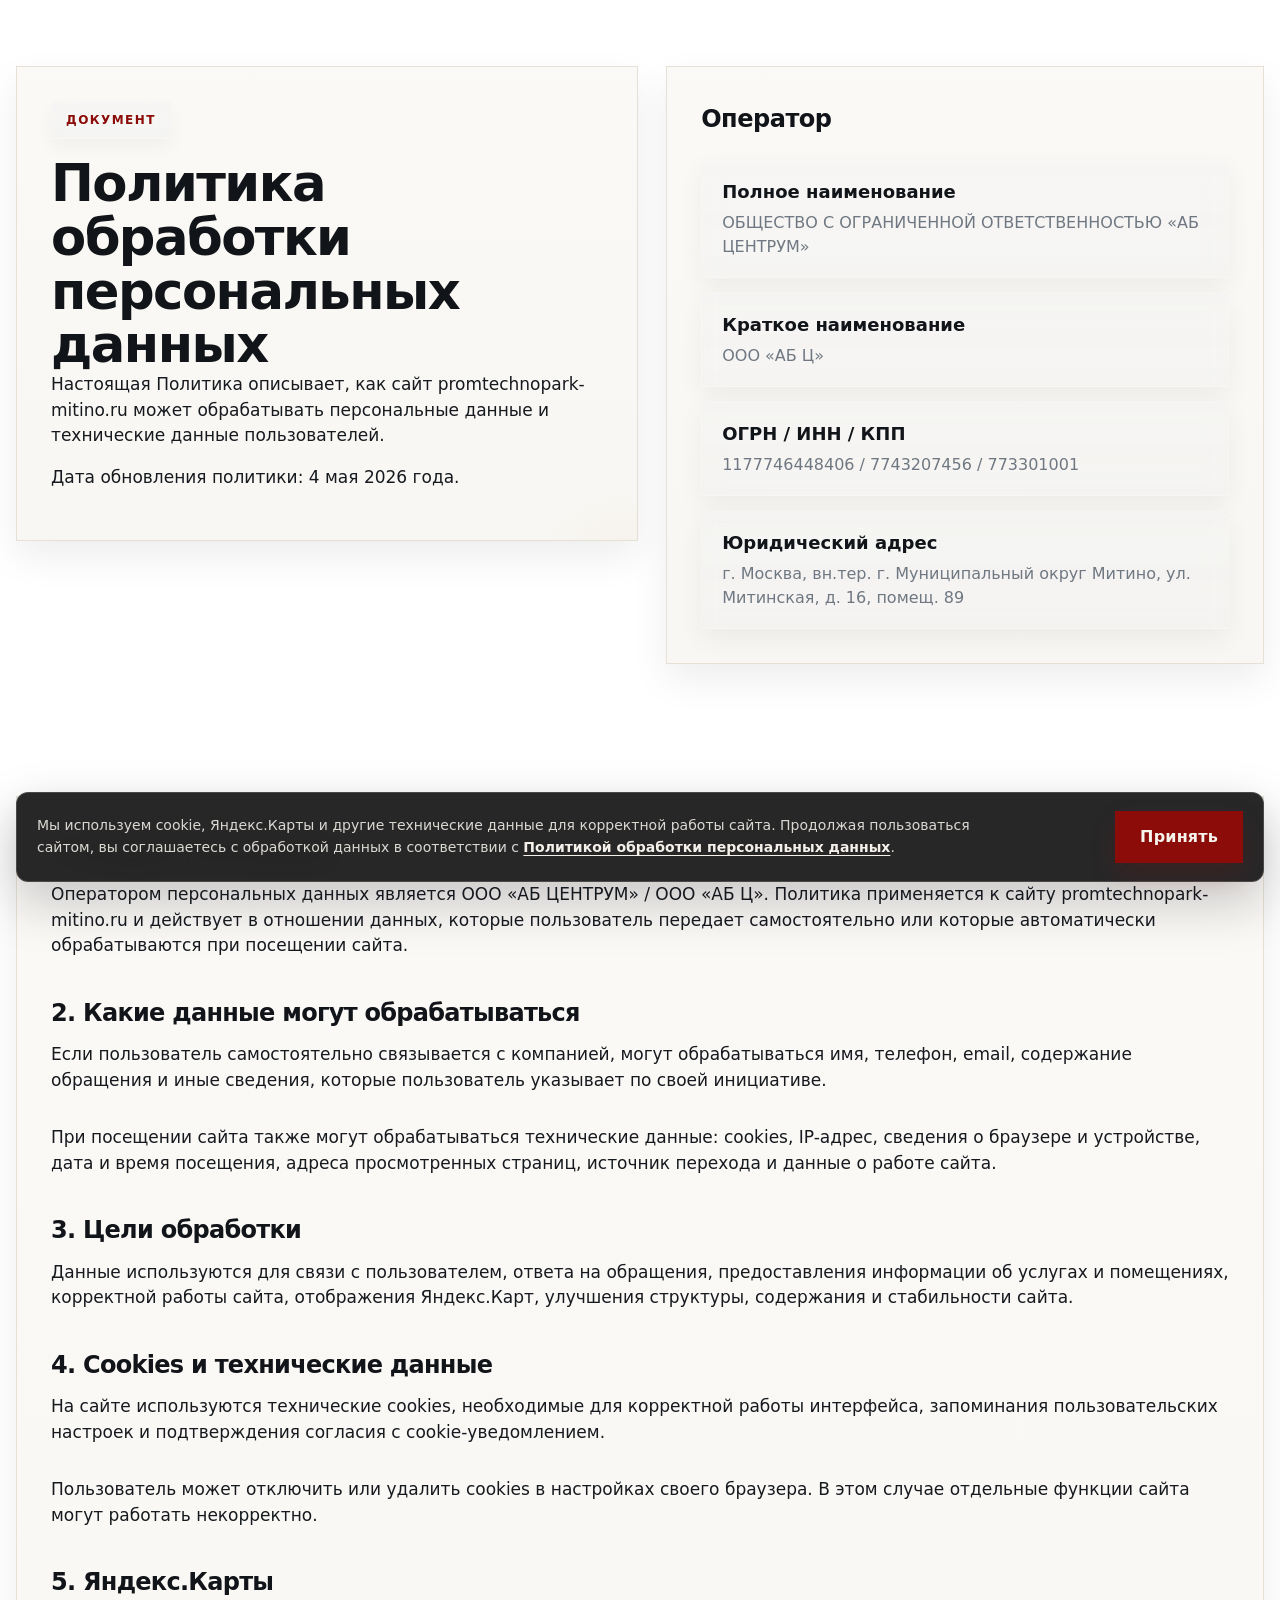
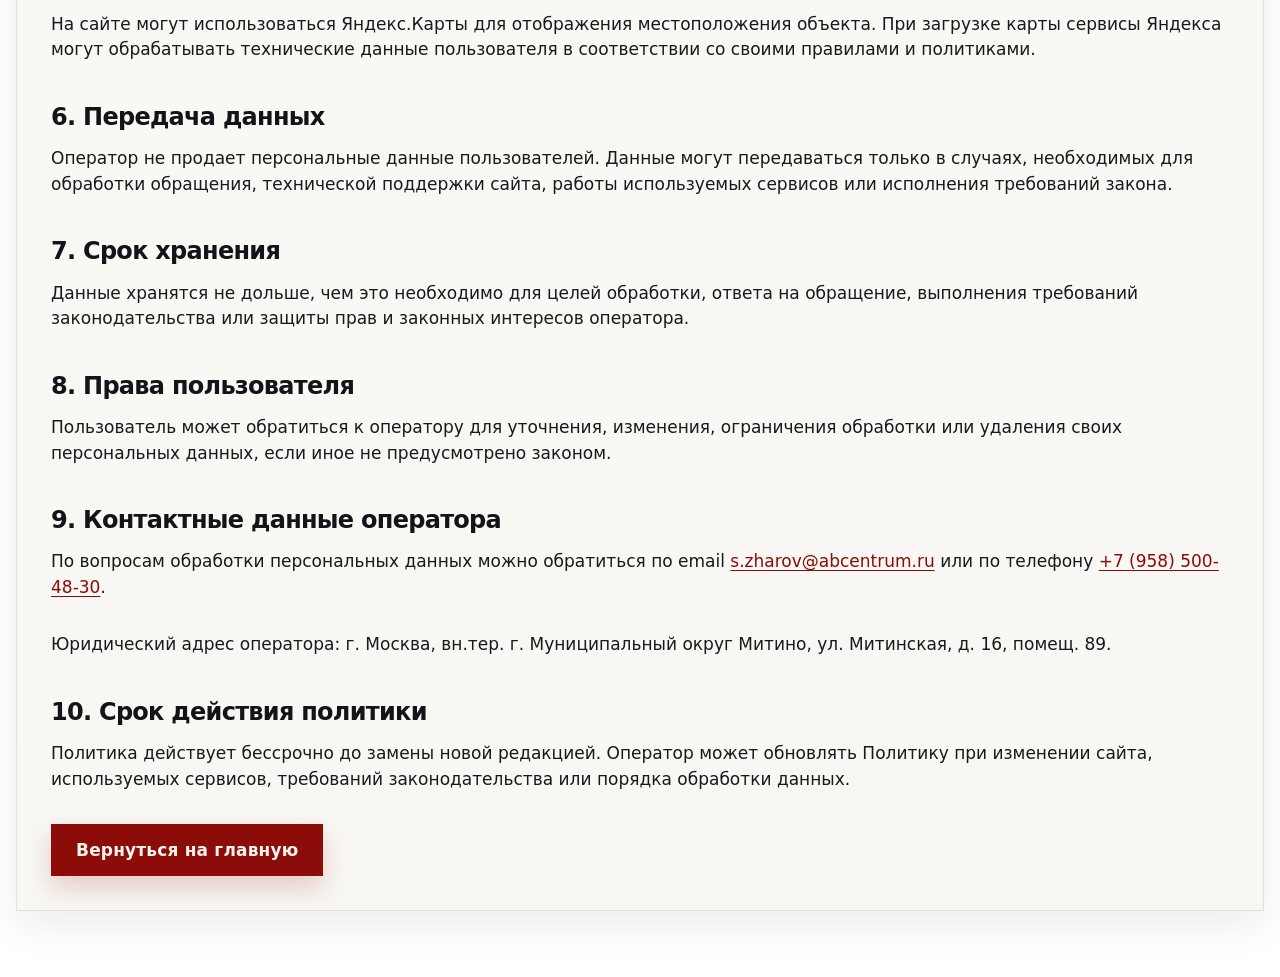
==== commit 54ace088: "Fix privacy page button text color" ====
--- a/privacy/index.html
+++ b/privacy/index.html
@@ -9,7 +9,7 @@
   <link href="https://promtechnopark-mitino.ru/privacy" rel="canonical">
   <link href="../assets/images/common/logo.svg" rel="icon" type="image/svg+xml">
   <meta content="#FFFFFF" name="theme-color">
-  <link href="../assets/css/style.css?v=20260403-3" rel="stylesheet">
+  <link href="../assets/css/style.css?v=20260403-4" rel="stylesheet">
 </head>
 <body>
   <main>
--- a/assets/css/style.css
+++ b/assets/css/style.css
@@ -1275,6 +1275,19 @@
   text-underline-offset:3px;
 }
 
+.section p a.button-accent,
+.policy-copy a.button-accent{
+  color:var(--text-inverse);
+  text-decoration:none;
+}
+
+.section p a.button-accent:hover,
+.section p a.button-accent:focus-visible,
+.policy-copy a.button-accent:hover,
+.policy-copy a.button-accent:focus-visible{
+  color:var(--text-inverse);
+}
+
 .section-copy,
 .location-card,
 .terms-panel,
